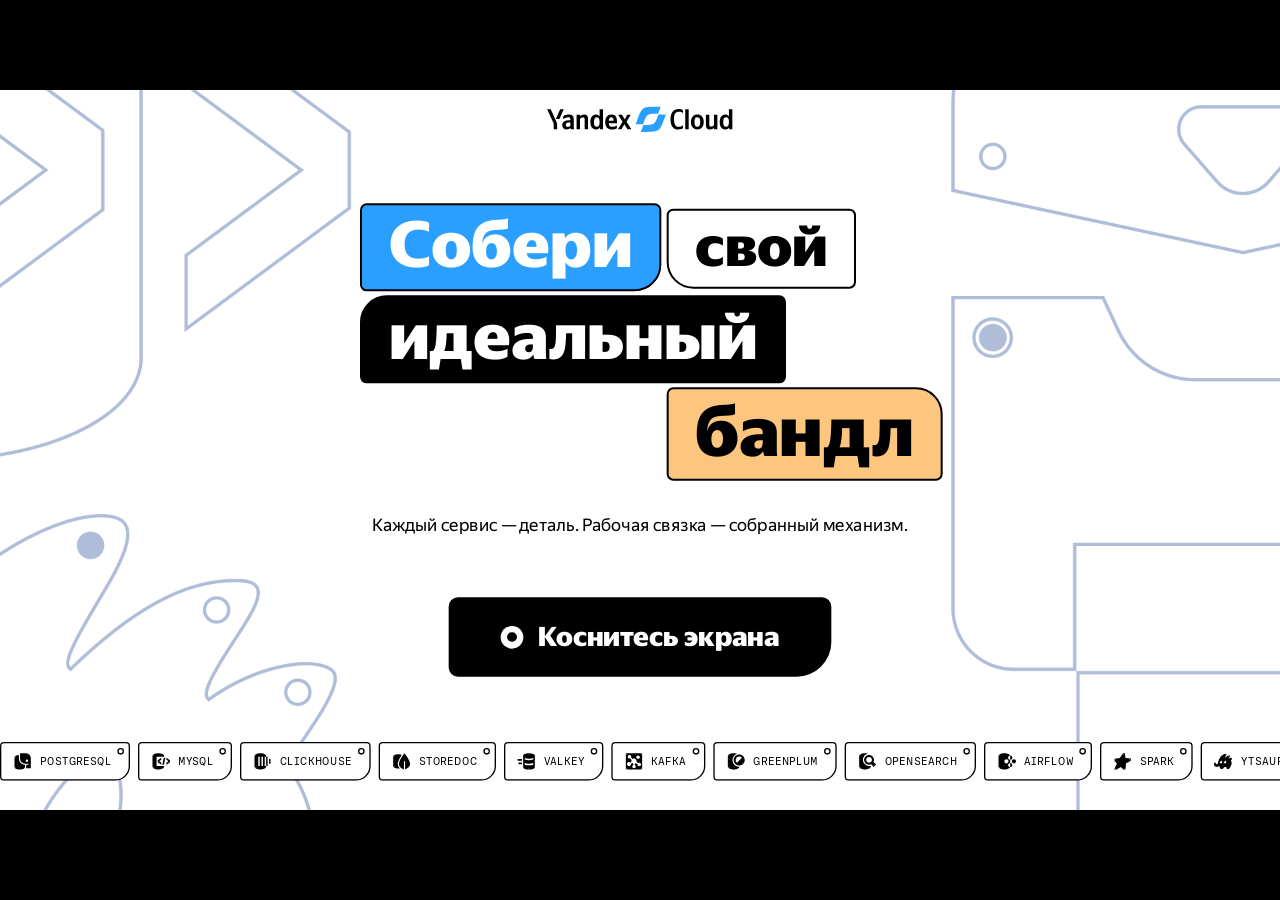
==== index.html @ 568cf878 "Бриф без замороженных решений + убраны бейджи с карточек режимов - DESIGN-BRIEF.md переписан: раздел" ====
<!DOCTYPE html>
<html lang="ru">
<head>
<meta charset="UTF-8">
<meta name="viewport" content="width=device-width, initial-scale=1, user-scalable=no">
<title>Собери свой идеальный бандл — Yandex Cloud / Scale 2026</title>
<link rel="stylesheet" href="style.css">
</head>
<body>
<div id="stage">

  <!-- ЭКРАН 1: ATTRACT (синий, «ИТ-ландшафт») -->
  <section class="screen active" id="s-attract">
    <div class="topbar">
      <img class="logo" src="assets/logo/logo_full-colour_black.svg" alt="Yandex Cloud">
    </div>
    <div id="attract-inner">
      <div id="word-rig" class="cut"></div>
      <p class="sub cut d1">Каждый сервис — деталь. Рабочая связка — собранный механизм.</p>
    </div>
    <div id="tap-cta" class="cut d2"><span class="term"></span>Коснитесь экрана</div>
    <div id="tag-strip"><div class="row"></div></div>
  </section>

  <!-- ЭКРАН 2: ВЫБОР РЕЖИМА -->
  <section class="screen inner" id="s-mode">
    <div class="grid-bg"></div>
    <div class="topbar">
      <img class="logo" src="assets/logo/logo_full-colour_black.svg" alt="Yandex Cloud">
    </div>
    <h2 class="cut">Как будем собирать <span class="hl">бандл</span>?</h2>
    <div id="mode-cards" class="cut d1">
      <div class="detail primary" data-mode="build">
        <span class="screw s1"></span><span class="screw s2"></span>
        <div class="m-num">Режим 01</div>
        <h3>Собрать<br>самому</h3>
        <p>Ставь детали в слоты и собери связку с нуля.</p>
        <div class="m-art" data-art="parts"></div>
      </div>
      <div class="detail" data-mode="ready">
        <div class="coin-badge"><span class="coin"></span>монета за конкурс</div>
        <span class="screw s1"></span><span class="screw s2"></span>
        <div class="m-num">Режим 02</div>
        <h3>Выбрать<br>готовый бандл</h3>
        <p>Три собранных механизма — выбери тот, что решает задачу.</p>
        <div class="m-art" data-art="rig"></div>
      </div>
    </div>
  </section>

  <!-- ЭКРАН 3: ВЫБОР ЗАДАЧИ (общий для обеих веток) -->
  <section class="screen inner" id="s-tasks">
    <div class="grid-bg"></div>
    <div class="topbar">
      <img class="logo" src="assets/logo/logo_full-colour_black.svg" alt="Yandex Cloud">
    </div>
    <h2 class="cut">Выбери <span class="hl">бизнес-задачу</span></h2>
    <p class="hint cut d1" id="tasks-hint"></p>
    <div id="task-grid" class="cut d1"></div>
    <div id="task-actions" class="cut d2">
      <button class="btn secondary" id="task-random">Случайная задача</button>
    </div>
    <button class="btn secondary btn-back" data-go="s-mode">Назад</button>
  </section>

  <!-- ЭКРАН 4A: СБОРКА -->
  <section class="screen inner" id="s-build">
    <div class="grid-bg"></div>
    <div class="topbar">
      <img class="logo" src="assets/logo/logo_full-colour_black.svg" alt="Yandex Cloud">
      <div class="top-right"></div>
    </div>
    <div class="task-strip cut">
      <div class="ts-type"></div>
      <div class="ts-name"></div>
      <p class="ts-desc"></p>
    </div>
    <div id="chain" class="cut d1"></div>
    <div id="palette" class="cut d2"></div>
    <div id="build-actions" class="cut d3">
      <button class="btn secondary" id="clear-btn">Очистить</button>
      <button class="btn" id="check-btn" disabled>Проверить</button>
    </div>
    <button class="btn secondary btn-back" data-go="s-tasks">Назад</button>
  </section>

  <!-- ЭКРАН 4B: ГОТОВЫЕ БАНДЛЫ -->
  <section class="screen inner" id="s-ready">
    <div class="grid-bg"></div>
    <div class="topbar">
      <img class="logo" src="assets/logo/logo_full-colour_black.svg" alt="Yandex Cloud">
      <div class="top-right"></div>
    </div>
    <div class="task-strip cut">
      <div class="ts-type"></div>
      <div class="ts-name"></div>
      <p class="ts-desc"></p>
    </div>
    <div id="bundle-list" class="cut d1"></div>
    <div id="ready-actions" class="cut d2">
      <button class="btn" id="confirm-btn" disabled>Подтвердить выбор</button>
    </div>
    <button class="btn secondary btn-back" data-go="s-tasks">Назад</button>
  </section>

  <!-- ЭКРАН 5: РЕЗУЛЬТАТ -->
  <section class="screen inner" id="s-result">
    <div class="grid-bg"></div>
    <div class="topbar">
      <img class="logo" src="assets/logo/logo_full-colour_black.svg" alt="Yandex Cloud">
    </div>
    <div id="result-title" class="cut"></div>
    <p id="result-sub" class="cut d1"></p>
    <div id="result-chain" class="cut d2"></div>
    <div id="result-coin"></div>
    <div id="result-actions" class="cut d3"></div>
  </section>

  <!-- таймер (переезжает в шапку активного игрового экрана) -->
  <div id="timer"><span class="t-num">01:00</span>
    <span class="t-rail"><span></span></span>
  </div>

  <!-- вердикт-панель (ошибка сборки: «Исправить») -->
  <div id="verdict-bar">
    <div class="vb-title"></div>
    <p class="vb-sub"></p>
    <div class="vb-ref"><div class="lbl">Правильная связка</div><div class="row"></div></div>
    <div class="vb-actions"></div>
  </div>

  <!-- призрак перетаскивания -->
  <div id="drag-ghost"></div>

</div>
<script src="app.js"></script>
</body>
</html>
---- style.css ----
/* ============================================================
   «Собери свой идеальный бандл» — Yandex Cloud / Scale 2026
   Палитра и правила — по CLAUDE.md (брендбук).
   Флэт: без градиентов, теней, glow, blur, полупрозрачностей.

   МОУШН: по прямому указанию заказчика анимации ПЛАВНЫЕ.
   Дискретные steps() из раздела 7.1 брендбука («лоу-фпс») сняты —
   на 55" они читались как лаг. Морфинга и match cut нет.
   ============================================================ */
:root{
  --blue:  #2A9FFF;
  --black: #000000;
  --white: #FFFFFF;
  --beige: #FCC67F;
  /* расширенная — только мелкие детали: винты, провода, шашки */
  --grey:   #B0BDD9;
  --grey-l: #E7EBF4;
  --pink:   #FFB3ED;
  --violet: #B43ACE;
  --green:  #A5F898;
  --lamp: #BFFF00; /* лампа включённости — единственное применение */

  --f-display: 'YS Display', Arial, sans-serif;
  --f-text: 'YS Text', Arial, sans-serif;
  --f-mono: 'CoFo Sans Semi-Mono', 'Courier New', monospace;

  /* плавность: один ease на весь проект */
  --e: cubic-bezier(.22,.61,.36,1);
}

@font-face{
  font-family:'YS Display';
  src:url('fonts/ys-display-black.woff2') format('woff2');
  font-weight:900; font-style:normal; font-display:block;
}
@font-face{
  font-family:'YS Text';
  src:url('fonts/ys-text-regular.woff2') format('woff2');
  font-weight:400; font-style:normal; font-display:block;
}
@font-face{
  font-family:'CoFo Sans Semi-Mono';
  src:url('fonts/cofo-sans-semi-mono-regular.woff2') format('woff2');
  font-weight:400; font-style:normal; font-display:block;
}

*{margin:0;padding:0;box-sizing:border-box;-webkit-tap-highlight-color:transparent;}
html,body{height:100%;overflow:hidden;}
body{
  background:var(--black);
  overflow:hidden;
  user-select:none;-webkit-user-select:none;
  font-family:var(--f-text);
  color:var(--black);
}
body.kiosk, body.kiosk *{cursor:none !important;}

/* мелкая маркировка на графике: CoFo, спокойный трекинг */
.mono{font-family:var(--f-mono);text-transform:uppercase;letter-spacing:.03em;}

/* ============================================================
   СЦЕНА 1920×1080 (4K-стойка = ×2)
   ============================================================ */
#stage{
  position:absolute;top:0;left:0;
  width:1920px;height:1080px;
  transform-origin:0 0;
  background:var(--white);
  overflow:hidden;
}
.screen{position:absolute;inset:0;display:none;flex-direction:column;}
.screen.active{display:flex;}

/* появление: плавный выезд, без fade и без степов */
@keyframes riseIn{
  from{transform:translateY(18px);}
  to{transform:translateY(0);}
}
.cut{animation:riseIn .34s var(--e) both;}
.cut.d1{animation-delay:.05s;}
.cut.d2{animation-delay:.1s;}
.cut.d3{animation-delay:.15s;}

/* ============================================================
   ШАПКА
   ============================================================ */
.topbar{
  position:absolute;top:0;left:0;right:0;height:88px;z-index:20;
  display:flex;align-items:center;justify-content:space-between;
  padding:0 56px;pointer-events:none;
}
.topbar .logo{height:40px;display:block;}
.topbar .top-right{display:flex;align-items:center;gap:20px;}

/* таймер: цифры + непрерывная шкала-«рейка» с отверстиями */
#timer{display:none;align-items:center;gap:14px;}
#timer.show{display:flex;}
#timer .t-num{
  font-family:var(--f-mono);font-size:22px;letter-spacing:.02em;
  font-variant-numeric:tabular-nums;min-width:70px;text-align:right;
}
#timer .t-rail{
  position:relative;width:150px;height:8px;border-radius:4px;
  background:var(--grey-l);overflow:hidden;
}
#timer .t-rail span{
  position:absolute;inset:0;right:auto;border-radius:4px;
  background:var(--black);
  transition:width 1s linear;
}
#timer.low .t-rail span{background:var(--violet);}

/* ============================================================
   КНОПКИ — детали конструктора: срез одного угла + винт
   ============================================================ */
.btn{
  position:relative;
  font-family:var(--f-display);font-weight:900;font-size:24px;
  min-height:84px;padding:0 42px;
  border:3px solid var(--black);border-radius:10px 10px 32px 10px;
  background:var(--black);color:var(--white);
  display:inline-flex;align-items:center;justify-content:center;gap:.5em;
  cursor:pointer;touch-action:manipulation;
  transition:transform .16s var(--e), background .16s var(--e);
}
.btn.secondary{background:var(--white);color:var(--black);}
/* disabled без полупрозрачности. TODO: согласовать с брендом */
.btn:disabled{pointer-events:none;background:var(--grey-l);border-color:var(--grey);color:var(--grey);}
.btn:active{transform:scale(.975);}

.btn-back{
  position:absolute;left:56px;bottom:44px;z-index:22;
  min-height:56px;font-size:16px;padding:0 24px;
  border-width:2px;border-radius:6px 6px 18px 6px;
}

/* ============================================================
   ТЕРМИНАЛ-КРЕПЛЕНИЕ (из конструктора: круг + точка)
   ============================================================ */
.term{
  position:relative;border-radius:50%;background:var(--black);
  width:26px;height:26px;flex:none;
}
.term::after{
  content:'';position:absolute;top:50%;left:50%;transform:translate(-50%,-50%);
  width:44%;height:44%;border-radius:50%;background:var(--blue);
}
.term.sm{width:18px;height:18px;}
.term.lg{width:34px;height:34px;}

/* ============================================================
   ЧЕРТЁЖНАЯ СЕТКА — фирменная подложка (брендбук, раздел «Соединение»)
   ============================================================ */
/* z-index:-1 — подложка всегда ниже любого контента экрана.
   Фон белый задан на #stage, у .inner фона нет, иначе подложка скрылась бы. */
.grid-bg{
  position:absolute;inset:0;z-index:-1;pointer-events:none;
  background-image:radial-gradient(var(--grey-l) 1.5px, transparent 1.5px);
  background-size:40px 40px;
}
body.attract-blue #s-attract .grid-bg{
  background-image:radial-gradient(rgba(255,255,255,.28) 1.5px, transparent 1.5px);
}

/* ============================================================
   ЭКРАН 1: ATTRACT — паттерн прошлого года по краям, контент по центру
   ============================================================ */
#s-attract{
  background:var(--white) url('assets/pattern/pattern-main.png') center/cover no-repeat;
  cursor:pointer;
}
body.attract-blue #s-attract{background:var(--blue);} /* на синем паттерн не используется */
#s-attract .topbar{justify-content:center;} /* логотип по центру, как в прошлом году */

#attract-inner{
  position:absolute;left:50%;top:170px;transform:translateX(-50%);
  width:1180px;z-index:3;
}
/* заголовок: слова-плиты, соединённые капсулами-креплениями
   (розовая капсула с двумя точками — приём из брендбука, STEP-стыки) */
#word-rig{position:relative;height:424px;}
#word-rig .wp{
  position:absolute;display:flex;align-items:center;
  font-family:var(--f-display);font-weight:900;
  border:3px solid var(--black);
  padding:12px 40px 18px;
}
#word-rig .wp span{display:block;line-height:1;}
#word-rig .wp.blue{background:var(--blue);color:var(--white);border-radius:10px 10px 40px 10px;}
#word-rig .wp.black{background:var(--black);color:var(--white);border-radius:40px 10px 10px 10px;}
#word-rig .wp.beige{background:var(--beige);color:var(--black);border-radius:10px 40px 10px 10px;}
#word-rig .wp.plain{background:var(--white);color:var(--black);border-radius:10px 10px 10px 40px;}
body.attract-blue #attract-inner{color:var(--white);}
body.attract-blue #word-rig .wp.plain{background:var(--white);}

#attract-inner .sub{
  font-size:26px;line-height:1.4;max-width:820px;margin:40px auto 0;text-align:center;
}
body.attract-blue #attract-inner .sub{color:var(--white);}

/* тач-CTA: крупная деталь строго по центру (без transform-конфликтов) */
#tap-cta{
  position:absolute;left:0;right:0;bottom:200px;margin:0 auto;
  width:fit-content;z-index:3;
  display:flex;align-items:center;gap:22px;
  font-family:var(--f-display);font-weight:900;font-size:40px;
  background:var(--black);color:var(--white);
  padding:36px 78px;border-radius:14px 14px 52px 14px;
}
#tap-cta .term{background:var(--white);width:34px;height:34px;}
#tap-cta .term::after{background:var(--black);animation:blink 1.6s var(--e) infinite;}
@keyframes blink{0%,100%{transform:translate(-50%,-50%) scale(1);}50%{transform:translate(-50%,-50%) scale(.35);}}

/* лента тегов: плитки-детали со срезом угла */
#tag-strip{position:absolute;left:0;right:0;bottom:44px;z-index:3;overflow:hidden;}
#tag-strip .row{display:flex;gap:12px;width:max-content;animation:marq 60s linear infinite;}
@keyframes marq{from{transform:translateX(0);}to{transform:translateX(-50%);}}
.tag-chip{
  position:relative;display:flex;align-items:center;gap:12px;flex:none;
  background:var(--white);border:2px solid var(--black);
  border-radius:6px 6px 22px 6px;
  padding:13px 26px 13px 18px;
  font-family:var(--f-mono);font-size:17px;letter-spacing:.03em;text-transform:uppercase;
  color:var(--black);white-space:nowrap;
}
.tag-chip::after{
  content:'';position:absolute;top:7px;right:7px;width:6px;height:6px;
  border-radius:50%;border:2px solid var(--black);
}
.tag-chip img{width:28px;height:28px;display:block;}

/* ============================================================
   ВНУТРЕННИЕ ЭКРАНЫ
   ============================================================ */
.inner{padding:120px 64px 36px;align-items:center;}
.inner h2{
  font-family:var(--f-display);font-weight:900;
  font-size:54px;line-height:1.02;text-align:center;
}
/* выделенное слово — на плашке-детали, как в заголовке attract */
.inner h2 .hl{
  display:inline-block;background:var(--blue);color:var(--white);
  border:3px solid var(--black);border-radius:8px 8px 26px 8px;
  padding:2px 20px 6px;margin:0 4px;
  position:relative;top:-2px;
}
.inner .hint{font-size:21px;text-align:center;margin-top:14px;}

/* карточка-деталь: срез угла, винты, кромка с отверстиями */
.detail{
  position:relative;background:var(--white);
  border:3px solid var(--black);border-radius:12px 12px 44px 12px;
  text-align:left;cursor:pointer;touch-action:manipulation;
  transition:transform .16s var(--e), background .16s var(--e);
}
.detail:active{transform:scale(.985);}
.detail .screw{
  position:absolute;width:13px;height:13px;border-radius:50%;
  border:3px solid var(--black);background:var(--white);
}
.detail .screw.s1{top:13px;left:13px;}
.detail .screw.s2{top:13px;right:13px;}
.detail .screw.s3{bottom:13px;left:13px;}
.detail h3{font-family:var(--f-display);font-weight:900;line-height:1.05;}
.detail .tag{
  display:inline-block;font-family:var(--f-mono);text-transform:uppercase;letter-spacing:.03em;
  border:2px solid var(--black);border-radius:999px;
}
.detail.primary{background:var(--blue);}
.detail.primary .screw{border-color:var(--white);background:transparent;}
.detail.primary h3,.detail.primary p{color:var(--white);}
.detail.primary .tag{border-color:var(--white);color:var(--white);}

/* ЭКРАН 2: режим */
#s-mode{justify-content:center;padding-top:96px;}
#mode-cards{display:flex;gap:44px;justify-content:center;margin-top:64px;}
#mode-cards .detail{
  width:620px;min-height:460px;padding:46px;
  display:flex;flex-direction:column;overflow:hidden;
  border-radius:14px 14px 72px 14px;
}
#mode-cards .detail h3{font-size:46px;margin-bottom:18px;max-width:400px;}
#mode-cards .detail p{font-size:21px;line-height:1.4;max-width:400px;}
/* маркировка-номер режима капсом, как на детали */
#mode-cards .m-num{
  font-family:var(--f-mono);font-size:15px;letter-spacing:.06em;
  margin-bottom:22px;
}
/* графика режима: деталь/собранный узел, выходит за кромку карточки */
#mode-cards .m-art{position:absolute;right:40px;bottom:40px;width:250px;height:240px;}
#mode-cards .m-art img{position:absolute;display:block;}
#mode-cards .m-art svg{position:absolute;inset:0;width:100%;height:100%;overflow:visible;}
#mode-cards .m-art svg path{fill:none;stroke:var(--black);stroke-width:4;}
#mode-cards .detail.primary .m-art svg path{stroke:var(--white);}
#mode-cards .m-art .term{position:absolute;}
#mode-cards .detail.primary .m-art .term{background:var(--white);}
#mode-cards .detail.primary .m-art .term::after{background:var(--blue);}
#mode-cards .coin-badge{
  position:absolute;top:24px;right:24px;
  display:flex;align-items:center;gap:10px;
  background:var(--beige);border:3px solid var(--black);border-radius:999px;
  padding:7px 17px;
  font-family:var(--f-mono);font-size:13px;letter-spacing:.03em;text-transform:uppercase;
}
.coin{
  width:22px;height:22px;border-radius:50%;
  background:var(--beige);border:3px solid var(--black);position:relative;flex:none;
}
.coin::after{
  content:'';position:absolute;top:50%;left:50%;transform:translate(-50%,-50%);
  width:6px;height:6px;border-radius:50%;background:var(--black);
}

/* ЭКРАН 3: задачи — карточки с тематическими деталями, ряды лесенкой */
#task-grid{display:grid;gap:16px;margin-top:32px;width:100%;}
#task-grid.cols5{grid-template-columns:repeat(5,1fr);max-width:1720px;}
#task-grid.cols3{grid-template-columns:repeat(3,1fr);max-width:1380px;}
#task-grid .detail{
  border-radius:12px 12px 40px 12px;padding:22px 20px 20px;min-height:264px;
  display:flex;flex-direction:column;
}
#task-grid .detail .screw{width:10px;height:10px;border-width:2px;top:11px;}
#task-grid .detail .screw.s1{left:11px;}
#task-grid .detail .screw.s2{right:11px;}
#task-grid .t-ico{height:78px;margin:4px 0 14px;display:flex;align-items:center;}
#task-grid .t-ico img{height:78px;display:block;}
#task-grid.cols3 .t-ico{height:104px;}
#task-grid.cols3 .t-ico img{height:104px;}
#task-grid .t-type{
  font-family:var(--f-mono);font-size:13px;letter-spacing:.04em;text-transform:uppercase;
  color:var(--blue);margin-bottom:10px;
}
#task-grid.cols3 .t-type{font-size:14px;}
#task-grid h3{font-size:22px;line-height:1.1;margin-bottom:8px;}
#task-grid.cols3 h3{font-size:27px;}
#task-grid p{
  font-size:15px;line-height:1.35;
  display:-webkit-box;-webkit-line-clamp:2;-webkit-box-orient:vertical;overflow:hidden;
}
#task-grid.cols3 p{font-size:17px;}
#task-actions{display:flex;justify-content:center;margin-top:30px;}
#task-actions .btn{min-height:72px;font-size:20px;}

/* ============================================================
   ЭКРАН 4A: СБОРКА — цепочка-механизм
   ============================================================ */
#s-build{padding-top:98px;}
.task-strip{text-align:center;padding:0 240px;}
.task-strip .ts-type{
  font-family:var(--f-mono);font-size:15px;letter-spacing:.05em;text-transform:uppercase;
  color:var(--blue);margin-bottom:8px;
}
.task-strip .ts-name{font-family:var(--f-display);font-weight:900;font-size:34px;line-height:1.05;}
.task-strip .ts-desc{font-size:18px;line-height:1.4;max-width:1000px;margin:10px auto 0;}

#chain{
  position:relative;display:flex;align-items:center;justify-content:center;
  margin-top:38px;height:210px;flex:none;
}
/* слот = посадочное место детали: пунктир + винты по углам */
/* слот = посадочное место детали: форма детали со срезом угла */
.slot{
  position:relative;width:224px;height:152px;flex:none;
  border:3px dashed var(--black);border-radius:8px 8px 30px 8px;background:var(--white);
  transition:background .16s var(--e);
}
/* кромка крепёжных отверстий слота */
.slot .holes{position:absolute;right:11px;top:50%;transform:translateY(-50%);
  display:flex;flex-direction:column;gap:8px;}
.slot .holes i{width:6px;height:6px;border-radius:50%;border:2px solid var(--black);}
.slot.filled .holes{display:none;}
.slot .screw{
  position:absolute;width:9px;height:9px;border-radius:50%;
  border:2px solid var(--black);background:var(--white);
}
.slot .screw.c1{top:9px;left:9px;}
.slot .screw.c2{top:9px;right:9px;}
.slot .screw.c3{bottom:9px;left:9px;}
.slot .screw.c4{bottom:9px;right:9px;}
.slot .role{
  position:absolute;top:100%;margin-top:16px;left:-24px;right:-24px;text-align:center;
  font-family:var(--f-mono);font-size:14px;letter-spacing:.05em;text-transform:uppercase;
}
.slot.filled{border-style:solid;}
.slot.hover-ok{background:var(--grey-l);}
/* ошибка: чёрная мигающая обводка + розовый статус (красного в палитре нет) */
.slot.bad{animation:badBlink 1.4s var(--e) 2;}
@keyframes badBlink{0%,100%{border-color:var(--black);}50%{border-color:var(--pink);}}
.slot.bad .chip{background:var(--pink);color:var(--black);}
.slot.bad .chip .pin{background:var(--black);}

/* деталь в слоте: плита с иконкой сервиса и кромкой отверстий */
.chip{
  position:absolute;inset:9px;border:3px solid transparent;
  background:var(--blue);color:var(--white);
  border-radius:8px 8px 26px 8px;
  display:flex;flex-direction:column;align-items:center;justify-content:center;gap:9px;
  font-family:var(--f-mono);font-size:17px;letter-spacing:.03em;text-transform:uppercase;
  text-align:center;line-height:1.15;padding:8px 30px 8px 8px;
  cursor:pointer;
  animation:snapIn .2s var(--e) both; /* плавная стыковка */
}
@keyframes snapIn{from{transform:scale(1.045);}to{transform:scale(1);}}
.chip .pin{position:absolute;top:8px;left:8px;width:7px;height:7px;border-radius:50%;background:var(--white);}
/* кромка отверстий справа — как на деталях конструктора */
.chip .edge{position:absolute;right:9px;top:50%;transform:translateY(-50%);display:flex;flex-direction:column;gap:7px;}
.chip .edge i{width:6px;height:6px;border-radius:50%;background:var(--white);}
.chip img{width:42px;height:42px;display:block;}
.chip .chip-ico{background:var(--white);border-radius:7px;padding:5px;display:none;}
.has-icon .chip-ico{display:block;}

/* связь = провод с терминалами на обоих концах */
.link{position:relative;width:74px;height:26px;flex:none;display:flex;align-items:center;}
.link .wire{position:absolute;left:13px;right:13px;height:4px;background:var(--black);}
.link .term{position:absolute;}
.link .term:first-of-type{left:0;}
.link .term:last-of-type{right:0;}

/* лампа включённости */
.lamp{
  position:relative;width:72px;height:72px;flex:none;border-radius:50%;
  border:5px solid var(--black);background:var(--white);
  transition:background .2s var(--e);
}
.lamp::after{
  content:'';position:absolute;top:50%;left:50%;transform:translate(-50%,-50%);
  width:22px;height:22px;border-radius:50%;background:var(--black);
  transition:background .2s var(--e);
}
.lamp.on{background:var(--lamp);}

/* схема заработала: сигнальный лайм проходит по всей цепочке —
   провода, терминалы и обводка деталей загораются вместе с лампой.
   Согласовано с заказчиком: лайм остаётся только состоянием успеха. */
.live .link .wire{background:var(--lamp);}
.live .link .term{background:var(--lamp);}
.live .link .term::after{background:var(--black);}
.live .slot.filled{border-color:var(--lamp);}
.live .chip{border:3px solid var(--lamp);}
.live .lamp{border-color:var(--lamp);}

/* бегущий импульс сигнала */
#pulse{
  position:absolute;width:16px;height:16px;border-radius:50%;
  background:var(--black);display:none;z-index:3;
}

/* палитра деталей */
#palette{display:flex;flex-wrap:wrap;gap:12px;justify-content:center;max-width:1520px;margin:46px auto 0;}
.tile{
  position:relative;min-width:168px;height:88px;padding:0 20px;
  border:2px solid var(--black);border-radius:8px 8px 24px 8px;background:var(--white);
  display:flex;align-items:center;justify-content:center;gap:11px;
  font-family:var(--f-mono);font-size:17px;letter-spacing:.03em;text-transform:uppercase;
  cursor:grab;touch-action:none;
  transition:transform .14s var(--e), border-color .14s var(--e), color .14s var(--e);
}
.tile .pin{position:absolute;top:7px;left:7px;width:7px;height:7px;border-radius:50%;border:2px solid var(--black);}
.tile img{width:38px;height:38px;display:none;}
.tile.has-icon img{display:block;}
.tile.used{pointer-events:none;border-color:var(--grey);color:var(--grey);}
.tile.used .pin{border-color:var(--grey);}
.tile.used img{visibility:hidden;}
.tile.dragging{border-style:dashed;}
.tile:active{transform:scale(.975);}

#drag-ghost{
  position:absolute;z-index:60;display:none;pointer-events:none;
  height:88px;padding:0 20px;
  border:2px solid var(--black);border-radius:8px 8px 24px 8px;background:var(--beige);
  align-items:center;justify-content:center;gap:11px;
  font-family:var(--f-mono);font-size:17px;letter-spacing:.03em;text-transform:uppercase;
}
#drag-ghost img{width:38px;height:38px;}

/* кнопки идут сразу за палитрой — без провала до низа экрана */
#build-actions{display:flex;justify-content:center;gap:22px;margin-top:54px;}

/* ============================================================
   ЭКРАН 4B: ГОТОВЫЕ БАНДЛЫ
   ============================================================ */
#s-ready{padding-top:98px;}
#bundle-list{display:flex;flex-direction:column;gap:16px;width:1160px;margin:30px auto 0;}
.bundle{
  position:relative;border:3px solid var(--black);border-radius:10px 10px 36px 10px;
  background:var(--white);padding:22px 34px 22px 98px;cursor:pointer;touch-action:manipulation;
  transition:transform .16s var(--e), background .16s var(--e);
}
.bundle:active{transform:scale(.99);}
.bundle .b-letter{
  position:absolute;left:26px;top:22px;width:44px;height:44px;
  display:flex;align-items:center;justify-content:center;
  font-family:var(--f-display);font-weight:900;font-size:22px;
  border:3px solid var(--black);border-radius:7px 7px 14px 7px;background:var(--white);
}
/* связка показана схемой: детали + провода с терминалами */
.b-chain{display:flex;align-items:center;gap:0;flex-wrap:wrap;}
.b-part{
  position:relative;display:flex;align-items:center;gap:10px;flex:none;
  background:var(--blue);color:var(--white);
  border:2px solid var(--black);border-radius:8px 8px 24px 8px;
  padding:12px 20px 12px 14px;
  font-family:var(--f-mono);font-size:17px;letter-spacing:.03em;text-transform:uppercase;
}
.b-part img{width:30px;height:30px;display:block;background:var(--white);border-radius:6px;padding:4px;}
.b-part .pin{position:absolute;top:6px;right:6px;width:6px;height:6px;border-radius:50%;background:var(--white);}
.b-jn{position:relative;width:40px;height:14px;flex:none;display:flex;align-items:center;justify-content:space-between;}
.b-jn::before{content:'';position:absolute;left:5px;right:5px;height:3px;background:var(--black);}
.b-jn i{position:relative;width:14px;height:14px;border-radius:50%;background:var(--black);}
.b-jn i::after{content:'';position:absolute;top:50%;left:50%;transform:translate(-50%,-50%);
  width:6px;height:6px;border-radius:50%;background:var(--blue);}
/* лампа-индикатор в конце связки */
.b-lamp{
  position:relative;width:34px;height:34px;flex:none;border-radius:50%;
  border:3px solid var(--black);background:var(--white);margin-left:2px;
}
.b-lamp::after{content:'';position:absolute;top:50%;left:50%;transform:translate(-50%,-50%);
  width:11px;height:11px;border-radius:50%;background:var(--black);}
.bundle p{font-size:17px;line-height:1.4;margin-top:9px;max-width:980px;}
.bundle.selected{background:var(--blue);}
.bundle.selected .b-letter{background:var(--white);}
.bundle.selected p{color:var(--white);}
.bundle.selected .b-part{background:var(--white);color:var(--black);}
.bundle.selected .b-part .pin{background:var(--black);}
.bundle.selected .b-jn::before{background:var(--white);}
.bundle.selected .b-jn i{background:var(--white);}
.bundle.selected .b-jn i::after{background:var(--blue);}
.bundle.selected .b-lamp{border-color:var(--white);background:var(--white);}
.bundle.selected .b-lamp::after{background:var(--blue);}
#ready-actions{display:flex;justify-content:center;margin-top:46px;}

/* ============================================================
   ВЕРДИКТ-ПАНЕЛЬ
   ============================================================ */
#verdict-bar{
  position:absolute;left:0;right:0;bottom:0;z-index:30;display:none;
  background:var(--white);border-top:5px solid var(--black);
  padding:32px 64px 36px;text-align:center;
}
#verdict-bar.show{display:block;animation:riseIn .3s var(--e) both;}
#verdict-bar .vb-title{font-family:var(--f-display);font-weight:900;font-size:54px;line-height:1.05;}
#verdict-bar .vb-sub{font-size:20px;margin-top:10px;}
#verdict-bar .vb-actions{display:flex;gap:20px;justify-content:center;margin-top:24px;}
/* эталонная связка в вердикте (как в прототипе заказчика) */
#verdict-bar .vb-ref{display:none;margin-top:20px;}
#verdict-bar .vb-ref.show{display:block;}
#verdict-bar .vb-ref .lbl{
  font-family:var(--f-mono);font-size:14px;letter-spacing:.05em;text-transform:uppercase;
  margin-bottom:14px;
}
#verdict-bar .vb-ref .row{display:flex;align-items:center;justify-content:center;}

/* пословное появление: слово выезжает из-под маски, без fade */
.words .w{display:inline-block;overflow:hidden;vertical-align:bottom;margin-right:.26em;}
.words .w i{display:inline-block;font-style:normal;transform:translateY(105%);
  transition:transform .38s var(--e);}
.words .w.on i{transform:translateY(0);}

/* ============================================================
   ЭКРАН 5: РЕЗУЛЬТАТ
   ============================================================ */
#s-result{padding-top:130px;align-items:center;text-align:center;}
#result-title{font-family:var(--f-display);font-weight:900;font-size:82px;line-height:1.05;}
#result-sub{font-size:22px;line-height:1.4;max-width:900px;margin:20px auto 0;}
#result-chain{display:flex;align-items:center;justify-content:center;margin-top:44px;min-height:160px;}
#result-coin{
  display:none;align-items:flex-start;gap:18px;margin:40px auto 0;
  width:fit-content;max-width:760px;
  background:var(--beige);border:3px solid var(--black);border-radius:10px 10px 30px 10px;
  padding:22px 34px;
}
#result-coin.show{display:flex;}
#result-coin .coin{width:28px;height:28px;border-width:3px;margin-top:3px;}
#result-coin .rc-txt{font-size:19px;text-align:left;line-height:1.4;max-width:600px;}
#result-coin .rc-txt b{
  font-family:var(--f-display);font-weight:900;font-size:21px;
  display:block;margin-bottom:4px;
}
#result-actions{display:flex;gap:22px;justify-content:center;margin-top:52px;}

@media (prefers-reduced-motion:reduce){
  #tag-strip .row,#tap-cta .term::after{animation:none;}
}
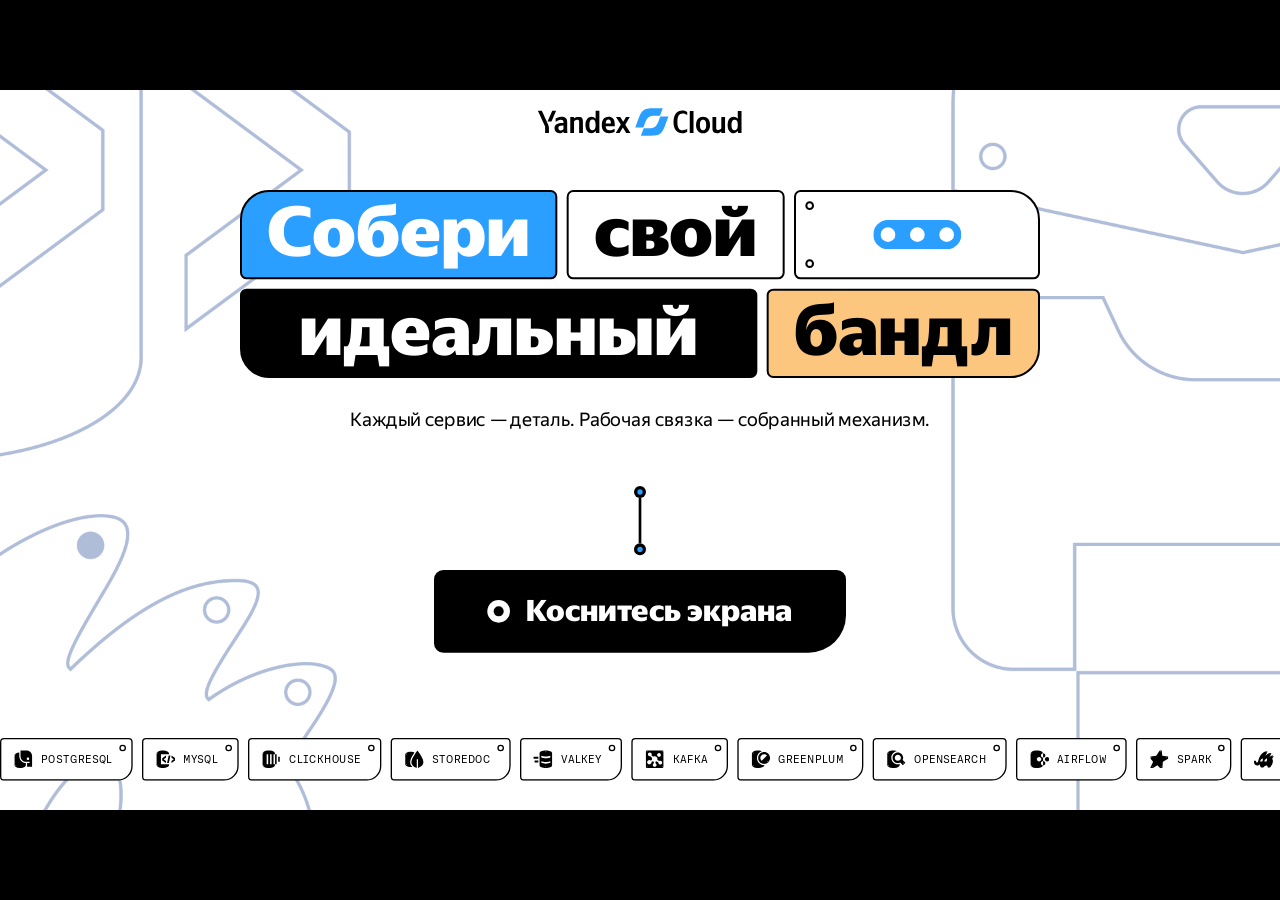
==== commit 3c5d4a49: "Полиш-версия применена + сигнал прорисовывает след + чистая структура репо ДИЗАЙН (принято из polish" ====
--- a/index.html
+++ b/index.html
@@ -18,6 +18,7 @@
       <div id="word-rig" class="cut"></div>
       <p class="sub cut d1">Каждый сервис — деталь. Рабочая связка — собранный механизм.</p>
     </div>
+    <div id="cta-wire" class="cut d2"><span class="term sm"></span><span class="w-line"></span><span class="term sm"></span></div>
     <div id="tap-cta" class="cut d2"><span class="term"></span>Коснитесь экрана</div>
     <div id="tag-strip"><div class="row"></div></div>
   </section>
@@ -32,7 +33,6 @@
     <div id="mode-cards" class="cut d1">
       <div class="detail primary" data-mode="build">
         <span class="screw s1"></span><span class="screw s2"></span>
-        <div class="m-num">Режим 01</div>
         <h3>Собрать<br>самому</h3>
         <p>Ставь детали в слоты и собери связку с нуля.</p>
         <div class="m-art" data-art="parts"></div>
@@ -40,7 +40,6 @@
       <div class="detail" data-mode="ready">
         <div class="coin-badge"><span class="coin"></span>монета за конкурс</div>
         <span class="screw s1"></span><span class="screw s2"></span>
-        <div class="m-num">Режим 02</div>
         <h3>Выбрать<br>готовый бандл</h3>
         <p>Три собранных механизма — выбери тот, что решает задачу.</p>
         <div class="m-art" data-art="rig"></div>
--- a/style.css
+++ b/style.css
@@ -6,6 +6,9 @@
    МОУШН: по прямому указанию заказчика анимации ПЛАВНЫЕ.
    Дискретные steps() из раздела 7.1 брендбука («лоу-фпс») сняты —
    на 55" они читались как лаг. Морфинга и match cut нет.
+
+   СЕТКА (полиш-проход): все вертикальные ритмы кратны 4,
+   поля экранов 64, шаг блоков 48/60, кромки деталей 3px.
    ============================================================ */
 :root{
   --blue:  #2A9FFF;
@@ -26,6 +29,10 @@
 
   /* плавность: один ease на весь проект */
   --e: cubic-bezier(.22,.61,.36,1);
+
+  /* поля и шаги сетки экрана 1920×1080 */
+  --pad: 64px;
+  --step: 60px;
 }
 
 @font-face{
@@ -84,27 +91,31 @@
 /* ============================================================
    ШАПКА
    ============================================================ */
+/* логотип по центру на всех экранах; таймер прижат к правому краю */
 .topbar{
-  position:absolute;top:0;left:0;right:0;height:88px;z-index:20;
-  display:flex;align-items:center;justify-content:space-between;
-  padding:0 56px;pointer-events:none;
-}
-.topbar .logo{height:40px;display:block;}
-.topbar .top-right{display:flex;align-items:center;gap:20px;}
+  position:absolute;top:0;left:0;right:0;height:96px;z-index:20;
+  display:flex;align-items:center;justify-content:center;
+  padding:0 var(--pad);pointer-events:none;
+}
+.topbar .logo{height:44px;display:block;}
+.topbar .top-right{
+  position:absolute;right:var(--pad);top:0;height:100%;
+  display:flex;align-items:center;gap:20px;
+}
 
 /* таймер: цифры + непрерывная шкала-«рейка» с отверстиями */
-#timer{display:none;align-items:center;gap:14px;}
+#timer{display:none;align-items:center;gap:16px;}
 #timer.show{display:flex;}
 #timer .t-num{
   font-family:var(--f-mono);font-size:22px;letter-spacing:.02em;
   font-variant-numeric:tabular-nums;min-width:70px;text-align:right;
 }
 #timer .t-rail{
-  position:relative;width:150px;height:8px;border-radius:4px;
+  position:relative;width:168px;height:10px;border-radius:5px;
   background:var(--grey-l);overflow:hidden;
 }
 #timer .t-rail span{
-  position:absolute;inset:0;right:auto;border-radius:4px;
+  position:absolute;inset:0;right:auto;border-radius:5px;
   background:var(--black);
   transition:width 1s linear;
 }
@@ -115,8 +126,8 @@
    ============================================================ */
 .btn{
   position:relative;
-  font-family:var(--f-display);font-weight:900;font-size:24px;
-  min-height:84px;padding:0 42px;
+  font-family:var(--f-display);font-weight:900;font-size:25px;
+  min-height:88px;padding:0 44px;
   border:3px solid var(--black);border-radius:10px 10px 32px 10px;
   background:var(--black);color:var(--white);
   display:inline-flex;align-items:center;justify-content:center;gap:.5em;
@@ -124,14 +135,19 @@
   transition:transform .16s var(--e), background .16s var(--e);
 }
 .btn.secondary{background:var(--white);color:var(--black);}
-/* disabled без полупрозрачности. TODO: согласовать с брендом */
-.btn:disabled{pointer-events:none;background:var(--grey-l);border-color:var(--grey);color:var(--grey);}
+/* disabled: «деталь ещё не вставлена» — пунктирная кромка вместо серого.
+   Без полупрозрачности и без серого текста. TODO: согласовать с брендом */
+.btn:disabled{
+  pointer-events:none;
+  background:var(--white);color:var(--black);
+  border-style:dashed;border-color:var(--black);
+}
 .btn:active{transform:scale(.975);}
 
 .btn-back{
-  position:absolute;left:56px;bottom:44px;z-index:22;
-  min-height:56px;font-size:16px;padding:0 24px;
-  border-width:2px;border-radius:6px 6px 18px 6px;
+  position:absolute;left:var(--pad);bottom:44px;z-index:22;
+  min-height:60px;font-size:17px;padding:0 26px;
+  border-width:2px;border-radius:6px 6px 20px 6px;
 }
 
 /* ============================================================
@@ -157,94 +173,134 @@
   position:absolute;inset:0;z-index:-1;pointer-events:none;
   background-image:radial-gradient(var(--grey-l) 1.5px, transparent 1.5px);
   background-size:40px 40px;
+  background-position:0 -8px; /* точки садятся на модуль 40 от кромки шапки */
 }
 body.attract-blue #s-attract .grid-bg{
   background-image:radial-gradient(rgba(255,255,255,.28) 1.5px, transparent 1.5px);
 }
 
 /* ============================================================
-   ЭКРАН 1: ATTRACT — паттерн прошлого года по краям, контент по центру
+   ЭКРАН 1: ATTRACT — паттерн по краям, узел заголовка по центру
    ============================================================ */
 #s-attract{
   background:var(--white) url('assets/pattern/pattern-main.png') center/cover no-repeat;
   cursor:pointer;
 }
 body.attract-blue #s-attract{background:var(--blue);} /* на синем паттерн не используется */
-#s-attract .topbar{justify-content:center;} /* логотип по центру, как в прошлом году */
+ /* логотип по центру, как в прошлом году */
 
 #attract-inner{
-  position:absolute;left:50%;top:170px;transform:translateX(-50%);
-  width:1180px;z-index:3;
-}
-/* заголовок: слова-плиты, соединённые капсулами-креплениями
-   (розовая капсула с двумя точками — приём из брендбука, STEP-стыки) */
-#word-rig{position:relative;height:424px;}
+  position:absolute;left:0;right:0;top:150px;margin:0 auto;
+  width:1200px;z-index:3;
+}
+/* ЗАГОЛОВОК-УЗЕЛ: слова-плиты собраны в один прямоугольный блок.
+   Ряды — flex, поэтому кромки плит всегда флэш друг к другу,
+   независимо от метрик шрифта. Незанятая ячейка ряда закрыта
+   деталью-заглушкой (капсула-коннектор) — блок читается собранным. */
+#word-rig{display:flex;flex-direction:column;gap:14px;}
+#word-rig .wrow{display:flex;gap:14px;align-items:stretch;}
 #word-rig .wp{
-  position:absolute;display:flex;align-items:center;
+  display:flex;align-items:center;flex:none;
   font-family:var(--f-display);font-weight:900;
   border:3px solid var(--black);
-  padding:12px 40px 18px;
+  padding:8px 38px 16px;
 }
 #word-rig .wp span{display:block;line-height:1;}
-#word-rig .wp.blue{background:var(--blue);color:var(--white);border-radius:10px 10px 40px 10px;}
-#word-rig .wp.black{background:var(--black);color:var(--white);border-radius:40px 10px 10px 10px;}
-#word-rig .wp.beige{background:var(--beige);color:var(--black);border-radius:10px 40px 10px 10px;}
-#word-rig .wp.plain{background:var(--white);color:var(--black);border-radius:10px 10px 10px 40px;}
+#word-rig .wp.grow{flex:1 1 auto;justify-content:center;}
+#word-rig .wp,#word-rig .wcap{border-radius:10px;}
+/* срезы углов — только по внешнему контуру узла, внутренние стыки прямые */
+#word-rig .wrow:first-child>*:first-child{border-radius:44px 10px 10px 10px;}
+#word-rig .wrow:first-child>*:last-child{border-radius:10px 44px 10px 10px;}
+#word-rig .wrow:last-child>*:first-child{border-radius:10px 10px 10px 44px;}
+#word-rig .wrow:last-child>*:last-child{border-radius:10px 10px 44px 10px;}
+#word-rig .wp.blue{background:var(--blue);color:var(--white);}
+#word-rig .wp.black{background:var(--black);color:var(--white);}
+#word-rig .wp.beige{background:var(--beige);color:var(--black);}
+#word-rig .wp.plain{background:var(--white);color:var(--black);}
+/* ячейка-деталь: белая плита с капсулой-коннектором внутри */
+#word-rig .wcap{
+  flex:1 1 auto;position:relative;
+  background:var(--white);border:3px solid var(--black);
+  display:flex;align-items:center;justify-content:center;
+}
+#word-rig .wcap img{width:132px;display:block;}
+#word-rig .wcap .screw{
+  position:absolute;width:13px;height:13px;border-radius:50%;
+  border:3px solid var(--black);background:var(--white);
+}
+#word-rig .wcap .screw.s1{left:14px;top:14px;}
+#word-rig .wcap .screw.s3{left:14px;bottom:14px;}
 body.attract-blue #attract-inner{color:var(--white);}
 body.attract-blue #word-rig .wp.plain{background:var(--white);}
 
 #attract-inner .sub{
-  font-size:26px;line-height:1.4;max-width:820px;margin:40px auto 0;text-align:center;
+  font-size:28px;line-height:1.35;max-width:1200px;margin:44px auto 0;text-align:center;
 }
 body.attract-blue #attract-inner .sub{color:var(--white);}
+
+/* провод от подписи к CTA — связка «заголовок → подпись → кнопка» */
+#cta-wire{
+  position:absolute;left:0;right:0;bottom:382px;margin:0 auto;
+  width:18px;height:104px;z-index:3;
+  display:flex;flex-direction:column;align-items:center;justify-content:space-between;
+}
+#cta-wire .w-line{width:4px;flex:1;background:var(--black);}
+body.attract-blue #cta-wire .w-line{background:var(--white);}
+body.attract-blue #cta-wire .term{background:var(--white);}
+body.attract-blue #cta-wire .term::after{background:var(--blue);}
 
 /* тач-CTA: крупная деталь строго по центру (без transform-конфликтов) */
 #tap-cta{
-  position:absolute;left:0;right:0;bottom:200px;margin:0 auto;
+  position:absolute;left:0;right:0;bottom:236px;margin:0 auto;
   width:fit-content;z-index:3;
-  display:flex;align-items:center;gap:22px;
-  font-family:var(--f-display);font-weight:900;font-size:40px;
+  display:flex;align-items:center;gap:24px;
+  font-family:var(--f-display);font-weight:900;font-size:44px;
   background:var(--black);color:var(--white);
-  padding:36px 78px;border-radius:14px 14px 52px 14px;
+  padding:36px 80px;border-radius:14px 14px 56px 14px;
 }
 #tap-cta .term{background:var(--white);width:34px;height:34px;}
 #tap-cta .term::after{background:var(--black);animation:blink 1.6s var(--e) infinite;}
 @keyframes blink{0%,100%{transform:translate(-50%,-50%) scale(1);}50%{transform:translate(-50%,-50%) scale(.35);}}
 
-/* лента тегов: плитки-детали со срезом угла */
-#tag-strip{position:absolute;left:0;right:0;bottom:44px;z-index:3;overflow:hidden;}
-#tag-strip .row{display:flex;gap:12px;width:max-content;animation:marq 60s linear infinite;}
+/* лента тегов лежит на прижимной планке — паттерн под неё не лезет */
+/* лента тегов лежит прямо на фоне, без прижимной планки */
+#tag-strip{
+  position:absolute;left:0;right:0;bottom:44px;z-index:3;
+  overflow:hidden;display:flex;align-items:center;
+}
+#tag-strip .row{display:flex;gap:14px;width:max-content;animation:marq 60s linear infinite;}
 @keyframes marq{from{transform:translateX(0);}to{transform:translateX(-50%);}}
 .tag-chip{
   position:relative;display:flex;align-items:center;gap:12px;flex:none;
+  height:64px;
   background:var(--white);border:2px solid var(--black);
   border-radius:6px 6px 22px 6px;
-  padding:13px 26px 13px 18px;
+  padding:0 28px 0 18px;
   font-family:var(--f-mono);font-size:17px;letter-spacing:.03em;text-transform:uppercase;
   color:var(--black);white-space:nowrap;
 }
 .tag-chip::after{
-  content:'';position:absolute;top:7px;right:7px;width:6px;height:6px;
+  content:'';position:absolute;top:8px;right:8px;width:6px;height:6px;
   border-radius:50%;border:2px solid var(--black);
 }
-.tag-chip img{width:28px;height:28px;display:block;}
+.tag-chip img{width:30px;height:30px;display:block;}
 
 /* ============================================================
    ВНУТРЕННИЕ ЭКРАНЫ
    ============================================================ */
-.inner{padding:120px 64px 36px;align-items:center;}
+.inner{padding:128px var(--pad) 44px;align-items:center;}
 .inner h2{
   font-family:var(--f-display);font-weight:900;
-  font-size:54px;line-height:1.02;text-align:center;
+  font-size:60px;line-height:1.0;text-align:center;
 }
 /* выделенное слово — на плашке-детали, как в заголовке attract */
 .inner h2 .hl{
   display:inline-block;background:var(--blue);color:var(--white);
-  border:3px solid var(--black);border-radius:8px 8px 26px 8px;
-  padding:2px 20px 6px;margin:0 4px;
+  border:3px solid var(--black);border-radius:8px 8px 28px 8px;
+  padding:2px 22px 8px;margin:0 2px;
   position:relative;top:-2px;
 }
-.inner .hint{font-size:21px;text-align:center;margin-top:14px;}
+.inner .hint{font-size:22px;line-height:1.35;text-align:center;margin-top:16px;}
 
 /* карточка-деталь: срез угла, винты, кромка с отверстиями */
 .detail{
@@ -258,9 +314,9 @@
   position:absolute;width:13px;height:13px;border-radius:50%;
   border:3px solid var(--black);background:var(--white);
 }
-.detail .screw.s1{top:13px;left:13px;}
-.detail .screw.s2{top:13px;right:13px;}
-.detail .screw.s3{bottom:13px;left:13px;}
+.detail .screw.s1{top:14px;left:14px;}
+.detail .screw.s2{top:14px;right:14px;}
+.detail .screw.s3{bottom:14px;left:14px;}
 .detail h3{font-family:var(--f-display);font-weight:900;line-height:1.05;}
 .detail .tag{
   display:inline-block;font-family:var(--f-mono);text-transform:uppercase;letter-spacing:.03em;
@@ -272,34 +328,36 @@
 .detail.primary .tag{border-color:var(--white);color:var(--white);}
 
 /* ЭКРАН 2: режим */
-#s-mode{justify-content:center;padding-top:96px;}
-#mode-cards{display:flex;gap:44px;justify-content:center;margin-top:64px;}
+#s-mode{justify-content:center;padding-top:112px;}
+#mode-cards{display:flex;gap:40px;justify-content:center;margin-top:72px;}
 #mode-cards .detail{
-  width:620px;min-height:460px;padding:46px;
+  width:640px;min-height:492px;padding:44px 48px 48px;
   display:flex;flex-direction:column;overflow:hidden;
-  border-radius:14px 14px 72px 14px;
-}
-#mode-cards .detail h3{font-size:46px;margin-bottom:18px;max-width:400px;}
-#mode-cards .detail p{font-size:21px;line-height:1.4;max-width:400px;}
+  border-radius:14px 14px 76px 14px;
+}
+#mode-cards .detail h3{font-size:48px;margin-bottom:20px;max-width:320px;}
+#mode-cards .detail p{font-size:22px;line-height:1.4;max-width:268px;}
 /* маркировка-номер режима капсом, как на детали */
 #mode-cards .m-num{
   font-family:var(--f-mono);font-size:15px;letter-spacing:.06em;
-  margin-bottom:22px;
-}
-/* графика режима: деталь/собранный узел, выходит за кромку карточки */
-#mode-cards .m-art{position:absolute;right:40px;bottom:40px;width:250px;height:240px;}
+  margin-bottom:26px;
+}
+/* графика режима: слева детали россыпью, справа собранный узел.
+   Обе композиции в одном габарите и на одной оптической оси. */
+/* иллюстрация крупная, стоит на нижней кромке карточки и выглядывает
+   за неё — карточка обрезает её по срезу угла (overflow:hidden) */
+#mode-cards .m-art{position:absolute;right:-8px;bottom:-58px;width:330px;height:326px;}
 #mode-cards .m-art img{position:absolute;display:block;}
-#mode-cards .m-art svg{position:absolute;inset:0;width:100%;height:100%;overflow:visible;}
-#mode-cards .m-art svg path{fill:none;stroke:var(--black);stroke-width:4;}
-#mode-cards .detail.primary .m-art svg path{stroke:var(--white);}
+#mode-cards .m-art .wire{position:absolute;background:var(--black);height:4px;}
+#mode-cards .detail.primary .m-art .wire{background:var(--white);}
 #mode-cards .m-art .term{position:absolute;}
 #mode-cards .detail.primary .m-art .term{background:var(--white);}
 #mode-cards .detail.primary .m-art .term::after{background:var(--blue);}
 #mode-cards .coin-badge{
-  position:absolute;top:24px;right:24px;
+  position:absolute;top:26px;right:26px;
   display:flex;align-items:center;gap:10px;
   background:var(--beige);border:3px solid var(--black);border-radius:999px;
-  padding:7px 17px;
+  padding:8px 18px;
   font-family:var(--f-mono);font-size:13px;letter-spacing:.03em;text-transform:uppercase;
 }
 .coin{
@@ -311,74 +369,84 @@
   width:6px;height:6px;border-radius:50%;background:var(--black);
 }
 
-/* ЭКРАН 3: задачи — карточки с тематическими деталями, ряды лесенкой */
-#task-grid{display:grid;gap:16px;margin-top:32px;width:100%;}
-#task-grid.cols5{grid-template-columns:repeat(5,1fr);max-width:1720px;}
-#task-grid.cols3{grid-template-columns:repeat(3,1fr);max-width:1380px;}
+/* ЭКРАН 3: задачи — тематическая деталь, тип, заголовок, описание.
+   Иконки в репо разной плотности и пропорций, поэтому у них общий
+   оптический габарит: одна высота бокса и ограничение по ширине. */
+#s-tasks{padding-top:104px;}
+#task-grid{display:grid;gap:18px;margin-top:28px;width:100%;}
+#task-grid.cols5{grid-template-columns:repeat(5,1fr);max-width:1740px;}
+#task-grid.cols3{grid-template-columns:repeat(3,1fr);max-width:1404px;}
 #task-grid .detail{
-  border-radius:12px 12px 40px 12px;padding:22px 20px 20px;min-height:264px;
+  border-radius:12px 12px 40px 12px;padding:24px 24px 24px;
   display:flex;flex-direction:column;
 }
-#task-grid .detail .screw{width:10px;height:10px;border-width:2px;top:11px;}
-#task-grid .detail .screw.s1{left:11px;}
-#task-grid .detail .screw.s2{right:11px;}
-#task-grid .t-ico{height:78px;margin:4px 0 14px;display:flex;align-items:center;}
-#task-grid .t-ico img{height:78px;display:block;}
-#task-grid.cols3 .t-ico{height:104px;}
-#task-grid.cols3 .t-ico img{height:104px;}
+#task-grid.cols5 .detail{min-height:284px;max-height:318px;}
+#task-grid.cols3 .detail{min-height:318px;max-height:358px;padding:26px 30px;}
+#task-grid .detail .screw{width:10px;height:10px;border-width:2px;top:12px;}
+#task-grid .detail .screw.s1{left:12px;}
+#task-grid .detail .screw.s2{right:12px;}
+#task-grid .t-ico{height:68px;margin:4px 0 14px;display:flex;align-items:flex-end;}
+#task-grid .t-ico img{max-height:68px;max-width:98px;width:auto;height:auto;display:block;}
+#task-grid.cols3 .t-ico{height:88px;margin:6px 0 18px;}
+#task-grid.cols3 .t-ico img{max-height:88px;max-width:124px;}
 #task-grid .t-type{
   font-family:var(--f-mono);font-size:13px;letter-spacing:.04em;text-transform:uppercase;
   color:var(--blue);margin-bottom:10px;
 }
-#task-grid.cols3 .t-type{font-size:14px;}
-#task-grid h3{font-size:22px;line-height:1.1;margin-bottom:8px;}
-#task-grid.cols3 h3{font-size:27px;}
+#task-grid.cols3 .t-type{font-size:14px;margin-bottom:12px;}
+/* фиксированные высоты заголовка держат описания на одной линии
+   во всех карточках ряда */
+#task-grid h3{font-size:23px;line-height:1.1;margin-bottom:10px;}
+#task-grid.cols5 h3{min-height:76px;}
+#task-grid.cols3 h3{font-size:28px;min-height:64px;margin-bottom:12px;}
 #task-grid p{
-  font-size:15px;line-height:1.35;
+  font-size:15px;line-height:1.4;margin-top:auto;
   display:-webkit-box;-webkit-line-clamp:2;-webkit-box-orient:vertical;overflow:hidden;
 }
-#task-grid.cols3 p{font-size:17px;}
-#task-actions{display:flex;justify-content:center;margin-top:30px;}
-#task-actions .btn{min-height:72px;font-size:20px;}
+#task-grid.cols3 p{font-size:17px;-webkit-line-clamp:3;}
+/* ряды сетки не выше бюджета экрана: 2 ряда + gap + шапка + кнопка ≤ 1036 */
+#task-grid.cols5{grid-auto-rows:minmax(284px,318px);}
+#task-grid.cols3{grid-auto-rows:minmax(318px,358px);}
+#task-actions{display:flex;justify-content:center;margin-top:32px;}
+#task-actions .btn{min-height:76px;font-size:21px;}
 
 /* ============================================================
    ЭКРАН 4A: СБОРКА — цепочка-механизм
    ============================================================ */
-#s-build{padding-top:98px;}
-.task-strip{text-align:center;padding:0 240px;}
+#s-build{padding-top:104px;}
+.task-strip{text-align:center;padding:0 300px;}
 .task-strip .ts-type{
   font-family:var(--f-mono);font-size:15px;letter-spacing:.05em;text-transform:uppercase;
-  color:var(--blue);margin-bottom:8px;
-}
-.task-strip .ts-name{font-family:var(--f-display);font-weight:900;font-size:34px;line-height:1.05;}
-.task-strip .ts-desc{font-size:18px;line-height:1.4;max-width:1000px;margin:10px auto 0;}
+  color:var(--blue);margin-bottom:10px;
+}
+.task-strip .ts-name{font-family:var(--f-display);font-weight:900;font-size:38px;line-height:1.05;}
+.task-strip .ts-desc{font-size:19px;line-height:1.4;max-width:1040px;margin:14px auto 0;}
 
 #chain{
   position:relative;display:flex;align-items:center;justify-content:center;
-  margin-top:38px;height:210px;flex:none;
-}
-/* слот = посадочное место детали: пунктир + винты по углам */
-/* слот = посадочное место детали: форма детали со срезом угла */
+  margin-top:52px;height:224px;flex:none;
+}
+/* слот = посадочное место детали: форма детали со срезом угла,
+   винты по углам и кромка крепёжных отверстий */
 .slot{
-  position:relative;width:224px;height:152px;flex:none;
-  border:3px dashed var(--black);border-radius:8px 8px 30px 8px;background:var(--white);
+  position:relative;width:240px;height:160px;flex:none;
+  border:3px dashed var(--black);border-radius:8px 8px 32px 8px;background:var(--white);
   transition:background .16s var(--e);
 }
-/* кромка крепёжных отверстий слота */
-.slot .holes{position:absolute;right:11px;top:50%;transform:translateY(-50%);
-  display:flex;flex-direction:column;gap:8px;}
-.slot .holes i{width:6px;height:6px;border-radius:50%;border:2px solid var(--black);}
+.slot .holes{position:absolute;right:12px;top:50%;transform:translateY(-50%);
+  display:flex;flex-direction:column;gap:9px;}
+.slot .holes i{width:7px;height:7px;border-radius:50%;border:2px solid var(--black);}
 .slot.filled .holes{display:none;}
 .slot .screw{
   position:absolute;width:9px;height:9px;border-radius:50%;
   border:2px solid var(--black);background:var(--white);
 }
-.slot .screw.c1{top:9px;left:9px;}
-.slot .screw.c2{top:9px;right:9px;}
-.slot .screw.c3{bottom:9px;left:9px;}
-.slot .screw.c4{bottom:9px;right:9px;}
+.slot .screw.c1{top:10px;left:10px;}
+.slot .screw.c2{top:10px;right:10px;}
+.slot .screw.c3{bottom:10px;left:10px;}
+.slot .screw.c4{bottom:10px;right:10px;}
 .slot .role{
-  position:absolute;top:100%;margin-top:16px;left:-24px;right:-24px;text-align:center;
+  position:absolute;top:100%;margin-top:20px;left:-28px;right:-28px;text-align:center;
   font-family:var(--f-mono);font-size:14px;letter-spacing:.05em;text-transform:uppercase;
 }
 .slot.filled{border-style:solid;}
@@ -388,43 +456,54 @@
 @keyframes badBlink{0%,100%{border-color:var(--black);}50%{border-color:var(--pink);}}
 .slot.bad .chip{background:var(--pink);color:var(--black);}
 .slot.bad .chip .pin{background:var(--black);}
+.slot.bad .chip .edge i{background:var(--black);}
 
 /* деталь в слоте: плита с иконкой сервиса и кромкой отверстий */
 .chip{
-  position:absolute;inset:9px;border:3px solid transparent;
+  position:absolute;inset:10px;border:3px solid transparent;
   background:var(--blue);color:var(--white);
   border-radius:8px 8px 26px 8px;
-  display:flex;flex-direction:column;align-items:center;justify-content:center;gap:9px;
+  display:flex;flex-direction:column;align-items:center;justify-content:center;gap:10px;
   font-family:var(--f-mono);font-size:17px;letter-spacing:.03em;text-transform:uppercase;
-  text-align:center;line-height:1.15;padding:8px 30px 8px 8px;
+  text-align:center;line-height:1.15;padding:10px 30px 10px 22px;
   cursor:pointer;
   animation:snapIn .2s var(--e) both; /* плавная стыковка */
 }
 @keyframes snapIn{from{transform:scale(1.045);}to{transform:scale(1);}}
-.chip .pin{position:absolute;top:8px;left:8px;width:7px;height:7px;border-radius:50%;background:var(--white);}
+.chip .pin{position:absolute;top:9px;left:9px;width:7px;height:7px;border-radius:50%;background:var(--white);}
 /* кромка отверстий справа — как на деталях конструктора */
-.chip .edge{position:absolute;right:9px;top:50%;transform:translateY(-50%);display:flex;flex-direction:column;gap:7px;}
+.chip .edge{position:absolute;right:10px;top:50%;transform:translateY(-50%);display:flex;flex-direction:column;gap:8px;}
 .chip .edge i{width:6px;height:6px;border-radius:50%;background:var(--white);}
-.chip img{width:42px;height:42px;display:block;}
+.chip img{width:44px;height:44px;display:block;}
 .chip .chip-ico{background:var(--white);border-radius:7px;padding:5px;display:none;}
 .has-icon .chip-ico{display:block;}
 
 /* связь = провод с терминалами на обоих концах */
-.link{position:relative;width:74px;height:26px;flex:none;display:flex;align-items:center;}
-.link .wire{position:absolute;left:13px;right:13px;height:4px;background:var(--black);}
+.link{position:relative;width:78px;height:26px;flex:none;display:flex;align-items:center;}
+.link .wire{position:absolute;left:13px;right:13px;height:4px;background:var(--black);overflow:hidden;}
+/* след импульса: линия дорисовывается за точкой (успех — лайм, ошибка — розовый) */
+.link .wire::after{
+  content:'';position:absolute;left:0;top:0;bottom:0;width:0;
+  background:var(--lamp);
+  transition:width var(--signal,260ms) linear;
+}
+.link.drawing .wire::after{width:100%;}
+.link.drawing.bad .wire::after{background:var(--pink);}
+.link.drawing .term{background:var(--lamp);}
+.link.drawing.bad .term{background:var(--pink);}
 .link .term{position:absolute;}
 .link .term:first-of-type{left:0;}
 .link .term:last-of-type{right:0;}
 
-/* лампа включённости */
+/* лампа включённости: габарит соотнесён с деталью (160 → 88) */
 .lamp{
-  position:relative;width:72px;height:72px;flex:none;border-radius:50%;
-  border:5px solid var(--black);background:var(--white);
+  position:relative;width:88px;height:88px;flex:none;border-radius:50%;
+  border:6px solid var(--black);background:var(--white);
   transition:background .2s var(--e);
 }
 .lamp::after{
   content:'';position:absolute;top:50%;left:50%;transform:translate(-50%,-50%);
-  width:22px;height:22px;border-radius:50%;background:var(--black);
+  width:26px;height:26px;border-radius:50%;background:var(--black);
   transition:background .2s var(--e);
 }
 .lamp.on{background:var(--lamp);}
@@ -432,6 +511,12 @@
 /* схема заработала: сигнальный лайм проходит по всей цепочке —
    провода, терминалы и обводка деталей загораются вместе с лампой.
    Согласовано с заказчиком: лайм остаётся только состоянием успеха. */
+/* пройденный узел: обводка детали загорается вслед за импульсом */
+.slot.lit{border-color:var(--lamp);}
+.slot.lit .chip{border-color:var(--lamp);}
+.slot.lit-bad{border-color:var(--pink);}
+.slot.lit-bad .chip{border-color:var(--pink);}
+
 .live .link .wire{background:var(--lamp);}
 .live .link .term{background:var(--lamp);}
 .live .link .term::after{background:var(--black);}
@@ -445,20 +530,21 @@
   background:var(--black);display:none;z-index:3;
 }
 
-/* палитра деталей */
-#palette{display:flex;flex-wrap:wrap;gap:12px;justify-content:center;max-width:1520px;margin:46px auto 0;}
+/* палитра деталей: 13 плиток одной ширины — ровный ритм 7 + 6 */
+#palette{display:flex;flex-wrap:wrap;gap:14px;justify-content:center;max-width:1540px;margin:var(--step) auto 0;}
 .tile{
-  position:relative;min-width:168px;height:88px;padding:0 20px;
-  border:2px solid var(--black);border-radius:8px 8px 24px 8px;background:var(--white);
-  display:flex;align-items:center;justify-content:center;gap:11px;
+  position:relative;width:206px;height:100px;padding:0 18px;
+  border:2px solid var(--black);border-radius:8px 8px 26px 8px;background:var(--white);
+  display:flex;align-items:center;justify-content:center;gap:12px;
   font-family:var(--f-mono);font-size:17px;letter-spacing:.03em;text-transform:uppercase;
   cursor:grab;touch-action:none;
   transition:transform .14s var(--e), border-color .14s var(--e), color .14s var(--e);
 }
-.tile .pin{position:absolute;top:7px;left:7px;width:7px;height:7px;border-radius:50%;border:2px solid var(--black);}
-.tile img{width:38px;height:38px;display:none;}
+.tile .pin{position:absolute;top:8px;left:8px;width:7px;height:7px;border-radius:50%;border:2px solid var(--black);}
+.tile img{width:40px;height:40px;display:none;}
 .tile.has-icon img{display:block;}
-.tile.used{pointer-events:none;border-color:var(--grey);color:var(--grey);}
+/* деталь взята в сборку: посадочное место пустует */
+.tile.used{pointer-events:none;background:var(--grey-l);border-style:dashed;border-color:var(--grey);color:var(--grey);}
 .tile.used .pin{border-color:var(--grey);}
 .tile.used img{visibility:hidden;}
 .tile.dragging{border-style:dashed;}
@@ -466,68 +552,75 @@
 
 #drag-ghost{
   position:absolute;z-index:60;display:none;pointer-events:none;
-  height:88px;padding:0 20px;
-  border:2px solid var(--black);border-radius:8px 8px 24px 8px;background:var(--beige);
-  align-items:center;justify-content:center;gap:11px;
+  height:100px;padding:0 18px;
+  border:2px solid var(--black);border-radius:8px 8px 26px 8px;background:var(--beige);
+  align-items:center;justify-content:center;gap:12px;
   font-family:var(--f-mono);font-size:17px;letter-spacing:.03em;text-transform:uppercase;
 }
-#drag-ghost img{width:38px;height:38px;}
+#drag-ghost img{width:40px;height:40px;}
 
 /* кнопки идут сразу за палитрой — без провала до низа экрана */
-#build-actions{display:flex;justify-content:center;gap:22px;margin-top:54px;}
+#build-actions{display:flex;justify-content:center;gap:24px;margin-top:var(--step);}
+/* при открытой вердикт-панели нижний ярус сборки убирается:
+   палитра и кнопки попадали под панель */
+body.verdict-on #build-actions,
+body.verdict-on #palette{visibility:hidden;}
 
 /* ============================================================
    ЭКРАН 4B: ГОТОВЫЕ БАНДЛЫ
    ============================================================ */
-#s-ready{padding-top:98px;}
-#bundle-list{display:flex;flex-direction:column;gap:16px;width:1160px;margin:30px auto 0;}
+#s-ready{padding-top:104px;}
+#bundle-list{display:flex;flex-direction:column;gap:18px;width:1200px;margin:44px auto 0;}
 .bundle{
-  position:relative;border:3px solid var(--black);border-radius:10px 10px 36px 10px;
-  background:var(--white);padding:22px 34px 22px 98px;cursor:pointer;touch-action:manipulation;
+  position:relative;border:3px solid var(--black);border-radius:10px 10px 38px 10px;
+  background:var(--white);padding:26px 36px 26px 116px;cursor:pointer;touch-action:manipulation;
   transition:transform .16s var(--e), background .16s var(--e);
 }
 .bundle:active{transform:scale(.99);}
+/* буква-маркер: деталь на кромке, оптически по центру схемы связки */
 .bundle .b-letter{
-  position:absolute;left:26px;top:22px;width:44px;height:44px;
+  position:absolute;left:30px;top:26px;width:56px;height:56px;
   display:flex;align-items:center;justify-content:center;
-  font-family:var(--f-display);font-weight:900;font-size:22px;
-  border:3px solid var(--black);border-radius:7px 7px 14px 7px;background:var(--white);
+  font-family:var(--f-display);font-weight:900;font-size:26px;
+  border:3px solid var(--black);border-radius:8px 8px 18px 8px;background:var(--white);
 }
 /* связка показана схемой: детали + провода с терминалами */
 .b-chain{display:flex;align-items:center;gap:0;flex-wrap:wrap;}
 .b-part{
-  position:relative;display:flex;align-items:center;gap:10px;flex:none;
+  position:relative;display:flex;align-items:center;gap:12px;flex:none;
+  height:56px;
   background:var(--blue);color:var(--white);
   border:2px solid var(--black);border-radius:8px 8px 24px 8px;
-  padding:12px 20px 12px 14px;
+  padding:0 22px 0 14px;
   font-family:var(--f-mono);font-size:17px;letter-spacing:.03em;text-transform:uppercase;
 }
-.b-part img{width:30px;height:30px;display:block;background:var(--white);border-radius:6px;padding:4px;}
-.b-part .pin{position:absolute;top:6px;right:6px;width:6px;height:6px;border-radius:50%;background:var(--white);}
-.b-jn{position:relative;width:40px;height:14px;flex:none;display:flex;align-items:center;justify-content:space-between;}
+.b-part img{width:32px;height:32px;display:block;background:var(--white);border-radius:6px;padding:4px;}
+.b-part .pin{position:absolute;top:6px;right:7px;width:6px;height:6px;border-radius:50%;background:var(--white);}
+.b-jn{position:relative;width:44px;height:14px;flex:none;display:flex;align-items:center;justify-content:space-between;}
 .b-jn::before{content:'';position:absolute;left:5px;right:5px;height:3px;background:var(--black);}
 .b-jn i{position:relative;width:14px;height:14px;border-radius:50%;background:var(--black);}
 .b-jn i::after{content:'';position:absolute;top:50%;left:50%;transform:translate(-50%,-50%);
   width:6px;height:6px;border-radius:50%;background:var(--blue);}
 /* лампа-индикатор в конце связки */
 .b-lamp{
-  position:relative;width:34px;height:34px;flex:none;border-radius:50%;
+  position:relative;width:36px;height:36px;flex:none;border-radius:50%;
   border:3px solid var(--black);background:var(--white);margin-left:2px;
 }
 .b-lamp::after{content:'';position:absolute;top:50%;left:50%;transform:translate(-50%,-50%);
-  width:11px;height:11px;border-radius:50%;background:var(--black);}
-.bundle p{font-size:17px;line-height:1.4;margin-top:9px;max-width:980px;}
+  width:12px;height:12px;border-radius:50%;background:var(--black);}
+.bundle p{font-size:17px;line-height:1.45;margin-top:14px;max-width:980px;}
 .bundle.selected{background:var(--blue);}
 .bundle.selected .b-letter{background:var(--white);}
 .bundle.selected p{color:var(--white);}
 .bundle.selected .b-part{background:var(--white);color:var(--black);}
 .bundle.selected .b-part .pin{background:var(--black);}
+.bundle.selected .b-part img{background:var(--white);}
 .bundle.selected .b-jn::before{background:var(--white);}
 .bundle.selected .b-jn i{background:var(--white);}
 .bundle.selected .b-jn i::after{background:var(--blue);}
 .bundle.selected .b-lamp{border-color:var(--white);background:var(--white);}
 .bundle.selected .b-lamp::after{background:var(--blue);}
-#ready-actions{display:flex;justify-content:center;margin-top:46px;}
+#ready-actions{display:flex;justify-content:center;margin-top:52px;}
 
 /* ============================================================
    ВЕРДИКТ-ПАНЕЛЬ
@@ -535,18 +628,18 @@
 #verdict-bar{
   position:absolute;left:0;right:0;bottom:0;z-index:30;display:none;
   background:var(--white);border-top:5px solid var(--black);
-  padding:32px 64px 36px;text-align:center;
+  padding:36px var(--pad) 40px;text-align:center;
 }
 #verdict-bar.show{display:block;animation:riseIn .3s var(--e) both;}
-#verdict-bar .vb-title{font-family:var(--f-display);font-weight:900;font-size:54px;line-height:1.05;}
-#verdict-bar .vb-sub{font-size:20px;margin-top:10px;}
-#verdict-bar .vb-actions{display:flex;gap:20px;justify-content:center;margin-top:24px;}
+#verdict-bar .vb-title{font-family:var(--f-display);font-weight:900;font-size:52px;line-height:1.02;}
+#verdict-bar .vb-sub{font-size:20px;line-height:1.4;margin-top:12px;}
+#verdict-bar .vb-actions{display:flex;gap:24px;justify-content:center;margin-top:26px;}
 /* эталонная связка в вердикте (как в прототипе заказчика) */
-#verdict-bar .vb-ref{display:none;margin-top:20px;}
+#verdict-bar .vb-ref{display:none;margin-top:26px;}
 #verdict-bar .vb-ref.show{display:block;}
 #verdict-bar .vb-ref .lbl{
   font-family:var(--f-mono);font-size:14px;letter-spacing:.05em;text-transform:uppercase;
-  margin-bottom:14px;
+  margin-bottom:16px;
 }
 #verdict-bar .vb-ref .row{display:flex;align-items:center;justify-content:center;}
 
@@ -559,24 +652,26 @@
 /* ============================================================
    ЭКРАН 5: РЕЗУЛЬТАТ
    ============================================================ */
-#s-result{padding-top:130px;align-items:center;text-align:center;}
-#result-title{font-family:var(--f-display);font-weight:900;font-size:82px;line-height:1.05;}
-#result-sub{font-size:22px;line-height:1.4;max-width:900px;margin:20px auto 0;}
-#result-chain{display:flex;align-items:center;justify-content:center;margin-top:44px;min-height:160px;}
+/* вертикальная композиция результата центрируется в свободном поле:
+   вердикт → зажжённая цепочка → плашка монеты → кнопки */
+#s-result{padding:120px var(--pad) 88px;align-items:center;justify-content:center;text-align:center;}
+#result-title{font-family:var(--f-display);font-weight:900;font-size:88px;line-height:1.02;}
+#result-sub{font-size:24px;line-height:1.4;max-width:960px;margin:24px auto 0;}
+#result-chain{display:flex;align-items:center;justify-content:center;margin-top:56px;min-height:160px;}
 #result-coin{
-  display:none;align-items:flex-start;gap:18px;margin:40px auto 0;
-  width:fit-content;max-width:760px;
-  background:var(--beige);border:3px solid var(--black);border-radius:10px 10px 30px 10px;
-  padding:22px 34px;
+  display:none;align-items:flex-start;gap:20px;margin:56px auto 0;
+  width:fit-content;max-width:800px;
+  background:var(--beige);border:3px solid var(--black);border-radius:10px 10px 32px 10px;
+  padding:24px 36px;
 }
 #result-coin.show{display:flex;}
-#result-coin .coin{width:28px;height:28px;border-width:3px;margin-top:3px;}
-#result-coin .rc-txt{font-size:19px;text-align:left;line-height:1.4;max-width:600px;}
+#result-coin .coin{width:28px;height:28px;border-width:3px;margin-top:4px;}
+#result-coin .rc-txt{font-size:19px;text-align:left;line-height:1.45;max-width:620px;}
 #result-coin .rc-txt b{
   font-family:var(--f-display);font-weight:900;font-size:21px;
-  display:block;margin-bottom:4px;
-}
-#result-actions{display:flex;gap:22px;justify-content:center;margin-top:52px;}
+  display:block;margin-bottom:6px;
+}
+#result-actions{display:flex;gap:24px;justify-content:center;margin-top:var(--step);}
 
 @media (prefers-reduced-motion:reduce){
   #tag-strip .row,#tap-cta .term::after{animation:none;}
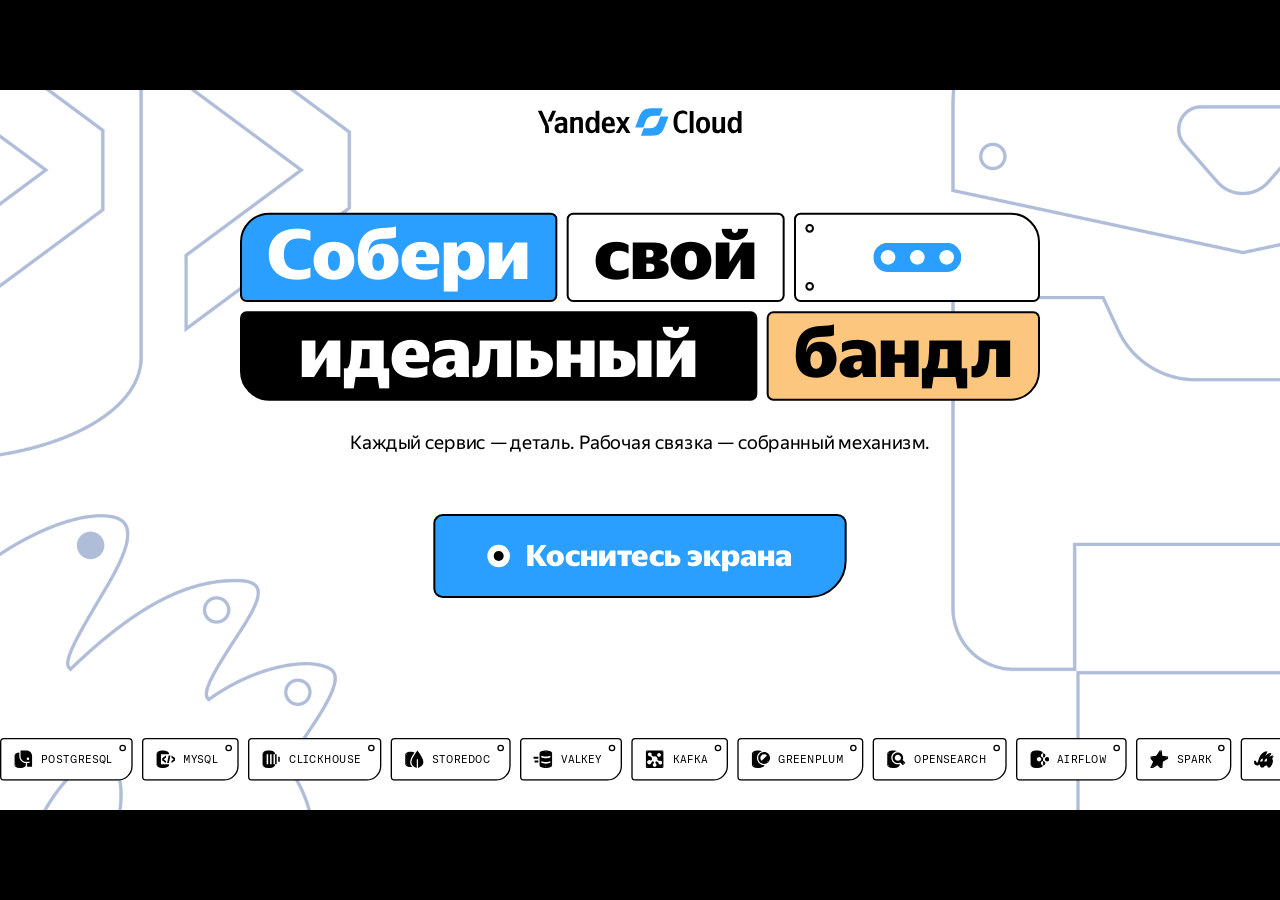
==== commit b5b76347: "Хиро: единый вертикальный ритм, пульс цветом; заголовки без плашки ХИРО: - убрана линия-провод над C" ====
--- a/index.html
+++ b/index.html
@@ -17,9 +17,10 @@
     <div id="attract-inner">
       <div id="word-rig" class="cut"></div>
       <p class="sub cut d1">Каждый сервис — деталь. Рабочая связка — собранный механизм.</p>
+      <div id="cta-wrap" class="cut d2">
+        <div id="tap-cta"><span class="term"></span>Коснитесь экрана</div>
+      </div>
     </div>
-    <div id="cta-wire" class="cut d2"><span class="term sm"></span><span class="w-line"></span><span class="term sm"></span></div>
-    <div id="tap-cta" class="cut d2"><span class="term"></span>Коснитесь экрана</div>
     <div id="tag-strip"><div class="row"></div></div>
   </section>
 
@@ -124,7 +125,7 @@
   <div id="verdict-bar">
     <div class="vb-title"></div>
     <p class="vb-sub"></p>
-    <div class="vb-ref"><div class="lbl">Правильная связка</div><div class="row"></div></div>
+    <div class="vb-ref"><div class="row"></div></div>
     <div class="vb-actions"></div>
   </div>
 
--- a/style.css
+++ b/style.css
@@ -33,6 +33,7 @@
   /* поля и шаги сетки экрана 1920×1080 */
   --pad: 64px;
   --step: 60px;
+  --hero-gap: 88px; /* единый вертикальный зазор на attract */
 }
 
 @font-face{
@@ -190,7 +191,7 @@
  /* логотип по центру, как в прошлом году */
 
 #attract-inner{
-  position:absolute;left:0;right:0;top:150px;margin:0 auto;
+  position:absolute;left:0;right:0;top:calc(96px + var(--hero-gap));margin:0 auto;
   width:1200px;z-index:3;
 }
 /* ЗАГОЛОВОК-УЗЕЛ: слова-плиты собраны в один прямоугольный блок.
@@ -238,27 +239,35 @@
 }
 body.attract-blue #attract-inner .sub{color:var(--white);}
 
-/* провод от подписи к CTA — связка «заголовок → подпись → кнопка» */
-#cta-wire{
-  position:absolute;left:0;right:0;bottom:382px;margin:0 auto;
-  width:18px;height:104px;z-index:3;
-  display:flex;flex-direction:column;align-items:center;justify-content:space-between;
-}
-#cta-wire .w-line{width:4px;flex:1;background:var(--black);}
-body.attract-blue #cta-wire .w-line{background:var(--white);}
-body.attract-blue #cta-wire .term{background:var(--white);}
-body.attract-blue #cta-wire .term::after{background:var(--blue);}
 
 /* тач-CTA: крупная деталь строго по центру (без transform-конфликтов) */
+/* CTA в потоке под подписью: зазор до неё равен зазору от логотипа
+   до заголовка (--hero-gap) — вертикаль читается как один ритм */
+#cta-wrap{margin:var(--hero-gap) auto 0;width:fit-content;}
 #tap-cta{
-  position:absolute;left:0;right:0;bottom:236px;margin:0 auto;
-  width:fit-content;z-index:3;
   display:flex;align-items:center;gap:24px;
   font-family:var(--f-display);font-weight:900;font-size:44px;
-  background:var(--black);color:var(--white);
-  padding:36px 80px;border-radius:14px 14px 56px 14px;
-}
+  /* синяя, чтобы не спорить с чёрной плитой «идеальный»:
+     чёрный остаётся у заголовка, синий — у действия */
+  background:var(--blue);color:var(--white);
+  border:3px solid var(--black);
+  padding:34px 78px;border-radius:14px 14px 56px 14px;
+}
+/* на синей теме синяя кнопка пропала бы — там она чёрная */
+body.attract-blue #tap-cta{background:var(--black);border-color:var(--black);}
+/* кнопка «дышит» — масштабом и цветом (синий ↔ чёрный, оба из палитры);
+   появление живёт на обёртке, чтобы transform не конфликтовал */
+#tap-cta{animation:ctaBreath 2.4s var(--e) infinite;}
+@keyframes ctaBreath{
+  0%,100%{transform:scale(1);background:var(--blue);}
+  50%{transform:scale(1.03);background:var(--black);}
+}
+/* на синей теме цвет не пульсирует — синяя кнопка слилась бы с фоном */
+body.attract-blue #tap-cta{animation:ctaScale 2.4s var(--e) infinite;}
+@keyframes ctaScale{0%,100%{transform:scale(1);}50%{transform:scale(1.03);}}
 #tap-cta .term{background:var(--white);width:34px;height:34px;}
+#tap-cta .term::after{background:var(--blue);}
+body.attract-blue #tap-cta .term::after{background:var(--black);}
 #tap-cta .term::after{background:var(--black);animation:blink 1.6s var(--e) infinite;}
 @keyframes blink{0%,100%{transform:translate(-50%,-50%) scale(1);}50%{transform:translate(-50%,-50%) scale(.35);}}
 
@@ -293,13 +302,8 @@
   font-family:var(--f-display);font-weight:900;
   font-size:60px;line-height:1.0;text-align:center;
 }
-/* выделенное слово — на плашке-детали, как в заголовке attract */
-.inner h2 .hl{
-  display:inline-block;background:var(--blue);color:var(--white);
-  border:3px solid var(--black);border-radius:8px 8px 28px 8px;
-  padding:2px 22px 8px;margin:0 2px;
-  position:relative;top:-2px;
-}
+/* выделенное слово в заголовке — только цветом (брендбук) */
+.inner h2 .hl{color:var(--blue);}
 .inner .hint{font-size:22px;line-height:1.35;text-align:center;margin-top:16px;}
 
 /* карточка-деталь: срез угла, винты, кромка с отверстиями */
@@ -377,37 +381,47 @@
 #task-grid.cols5{grid-template-columns:repeat(5,1fr);max-width:1740px;}
 #task-grid.cols3{grid-template-columns:repeat(3,1fr);max-width:1404px;}
 #task-grid .detail{
-  border-radius:12px 12px 40px 12px;padding:24px 24px 24px;
-  display:flex;flex-direction:column;
-}
-#task-grid.cols5 .detail{min-height:284px;max-height:318px;}
-#task-grid.cols3 .detail{min-height:318px;max-height:358px;padding:26px 30px;}
+  border-radius:12px 12px 40px 12px;padding:24px;
+  display:flex;flex-direction:column;overflow:hidden; /* контент не выходит за кромку */
+}
+/* карточки ряда одной высоты: контент рассчитан так, чтобы влезал всегда */
+#task-grid.cols5 .detail{height:304px;}
+#task-grid.cols3 .detail{height:360px;padding:28px 30px;}
 #task-grid .detail .screw{width:10px;height:10px;border-width:2px;top:12px;}
 #task-grid .detail .screw.s1{left:12px;}
 #task-grid .detail .screw.s2{right:12px;}
-#task-grid .t-ico{height:68px;margin:4px 0 14px;display:flex;align-items:flex-end;}
-#task-grid .t-ico img{max-height:68px;max-width:98px;width:auto;height:auto;display:block;}
-#task-grid.cols3 .t-ico{height:88px;margin:6px 0 18px;}
-#task-grid.cols3 .t-ico img{max-height:88px;max-width:124px;}
+/* тематическая деталь: крупная, стоит в нижнем углу и выглядывает
+   за кромку карточки — карточка обрезает её по срезу (overflow:hidden) */
+#task-grid .t-ico{
+  position:absolute;right:-10px;bottom:-24px;
+  display:flex;align-items:flex-end;justify-content:flex-end;pointer-events:none;
+}
+#task-grid .t-ico img{height:132px;width:auto;display:block;}
+#task-grid.cols3 .t-ico{right:-12px;bottom:-30px;}
+#task-grid.cols3 .t-ico img{height:168px;}
 #task-grid .t-type{
   font-family:var(--f-mono);font-size:13px;letter-spacing:.04em;text-transform:uppercase;
-  color:var(--blue);margin-bottom:10px;
+  color:var(--blue);margin-bottom:10px;flex:none;
 }
 #task-grid.cols3 .t-type{font-size:14px;margin-bottom:12px;}
-/* фиксированные высоты заголовка держат описания на одной линии
-   во всех карточках ряда */
-#task-grid h3{font-size:23px;line-height:1.1;margin-bottom:10px;}
-#task-grid.cols5 h3{min-height:76px;}
-#task-grid.cols3 h3{font-size:28px;min-height:64px;margin-bottom:12px;}
+/* заголовок ограничен строками — описания стоят на одной линии */
+/* высоту заголовку не фиксируем: описание идёт сразу под ним,
+   иначе у коротких заголовков появлялся провал */
+#task-grid h3{
+  font-size:21px;line-height:1.15;margin-bottom:12px;flex:none;
+  display:-webkit-box;-webkit-line-clamp:3;-webkit-box-orient:vertical;overflow:hidden;
+}
+#task-grid.cols3 h3{font-size:26px;margin-bottom:12px;}
 #task-grid p{
-  font-size:15px;line-height:1.4;margin-top:auto;
+  font-size:15px;line-height:1.4;flex:none;max-width:58%;
   display:-webkit-box;-webkit-line-clamp:2;-webkit-box-orient:vertical;overflow:hidden;
 }
-#task-grid.cols3 p{font-size:17px;-webkit-line-clamp:3;}
-/* ряды сетки не выше бюджета экрана: 2 ряда + gap + шапка + кнопка ≤ 1036 */
-#task-grid.cols5{grid-auto-rows:minmax(284px,318px);}
-#task-grid.cols3{grid-auto-rows:minmax(318px,358px);}
-#task-actions{display:flex;justify-content:center;margin-top:32px;}
+#task-grid.cols3 p{font-size:17px;max-width:60%;}
+/* кнопка на одной оси с «Назад» и прижата к правому краю */
+#task-actions{
+  position:absolute;right:var(--pad);bottom:44px;z-index:22;
+  display:flex;justify-content:flex-end;
+}
 #task-actions .btn{min-height:76px;font-size:21px;}
 
 /* ============================================================
@@ -637,10 +651,6 @@
 /* эталонная связка в вердикте (как в прототипе заказчика) */
 #verdict-bar .vb-ref{display:none;margin-top:26px;}
 #verdict-bar .vb-ref.show{display:block;}
-#verdict-bar .vb-ref .lbl{
-  font-family:var(--f-mono);font-size:14px;letter-spacing:.05em;text-transform:uppercase;
-  margin-bottom:16px;
-}
 #verdict-bar .vb-ref .row{display:flex;align-items:center;justify-content:center;}
 
 /* пословное появление: слово выезжает из-под маски, без fade */
@@ -674,5 +684,5 @@
 #result-actions{display:flex;gap:24px;justify-content:center;margin-top:var(--step);}
 
 @media (prefers-reduced-motion:reduce){
-  #tag-strip .row,#tap-cta .term::after{animation:none;}
-}
+  #tag-strip .row,#tap-cta,#tap-cta .term::after{animation:none;}
+}
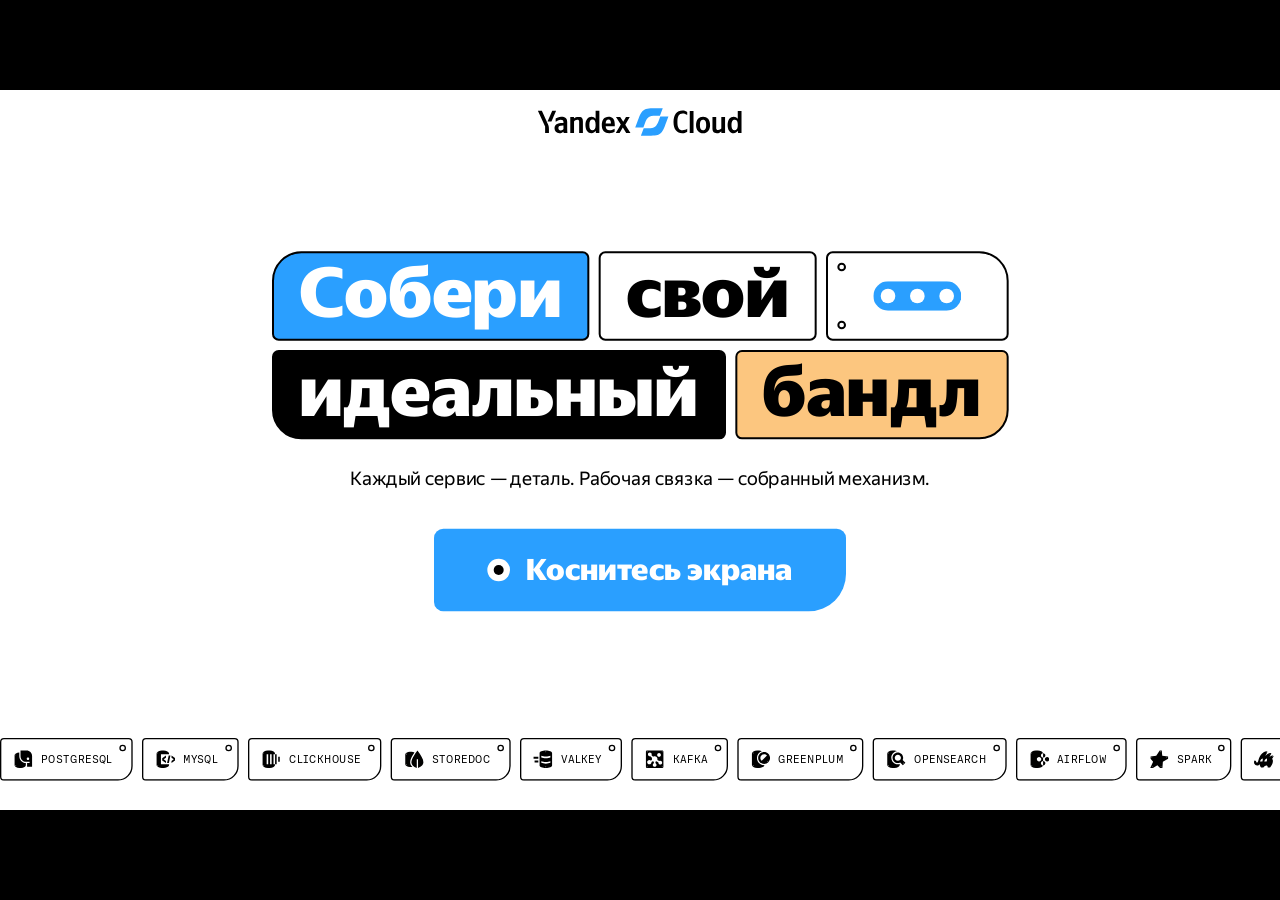
==== commit e2e7b511: "Хиро без паттерна, роли внутри слотов, чистая шапка задачи ХИРО: - паттерн убран, фон чистый белый -" ====
--- a/index.html
+++ b/index.html
@@ -71,7 +71,6 @@
       <div class="top-right"></div>
     </div>
     <div class="task-strip cut">
-      <div class="ts-type"></div>
       <div class="ts-name"></div>
       <p class="ts-desc"></p>
     </div>
@@ -92,7 +91,6 @@
       <div class="top-right"></div>
     </div>
     <div class="task-strip cut">
-      <div class="ts-type"></div>
       <div class="ts-name"></div>
       <p class="ts-desc"></p>
     </div>
--- a/style.css
+++ b/style.css
@@ -183,16 +183,17 @@
 /* ============================================================
    ЭКРАН 1: ATTRACT — паттерн по краям, узел заголовка по центру
    ============================================================ */
-#s-attract{
-  background:var(--white) url('assets/pattern/pattern-main.png') center/cover no-repeat;
-  cursor:pointer;
-}
+/* паттерн снят — чистый белый фон, весь акцент на узле заголовка */
+#s-attract{background:var(--white);cursor:pointer;}
 body.attract-blue #s-attract{background:var(--blue);} /* на синем паттерн не используется */
  /* логотип по центру, как в прошлом году */
 
+/* блок «заголовок + подпись + CTA» центрирован в свободной зоне:
+   расстояние до логотипа и до ленты тегов одинаковое */
 #attract-inner{
-  position:absolute;left:0;right:0;top:calc(96px + var(--hero-gap));margin:0 auto;
+  position:absolute;left:0;right:0;top:96px;bottom:152px;margin:0 auto;
   width:1200px;z-index:3;
+  display:flex;flex-direction:column;align-items:center;justify-content:center;
 }
 /* ЗАГОЛОВОК-УЗЕЛ: слова-плиты собраны в один прямоугольный блок.
    Ряды — flex, поэтому кромки плит всегда флэш друг к другу,
@@ -235,7 +236,7 @@
 body.attract-blue #word-rig .wp.plain{background:var(--white);}
 
 #attract-inner .sub{
-  font-size:28px;line-height:1.35;max-width:1200px;margin:44px auto 0;text-align:center;
+  font-size:28px;line-height:1.35;max-width:1200px;margin:40px auto 0;text-align:center;
 }
 body.attract-blue #attract-inner .sub{color:var(--white);}
 
@@ -243,18 +244,17 @@
 /* тач-CTA: крупная деталь строго по центру (без transform-конфликтов) */
 /* CTA в потоке под подписью: зазор до неё равен зазору от логотипа
    до заголовка (--hero-gap) — вертикаль читается как один ритм */
-#cta-wrap{margin:var(--hero-gap) auto 0;width:fit-content;}
+#cta-wrap{margin:56px auto 0;width:fit-content;}
 #tap-cta{
   display:flex;align-items:center;gap:24px;
   font-family:var(--f-display);font-weight:900;font-size:44px;
   /* синяя, чтобы не спорить с чёрной плитой «идеальный»:
      чёрный остаётся у заголовка, синий — у действия */
   background:var(--blue);color:var(--white);
-  border:3px solid var(--black);
-  padding:34px 78px;border-radius:14px 14px 56px 14px;
+  padding:36px 80px;border-radius:14px 14px 56px 14px;
 }
 /* на синей теме синяя кнопка пропала бы — там она чёрная */
-body.attract-blue #tap-cta{background:var(--black);border-color:var(--black);}
+body.attract-blue #tap-cta{background:var(--black);}
 /* кнопка «дышит» — масштабом и цветом (синий ↔ чёрный, оба из палитры);
    появление живёт на обёртке, чтобы transform не конфликтовал */
 #tap-cta{animation:ctaBreath 2.4s var(--e) infinite;}
@@ -302,8 +302,8 @@
   font-family:var(--f-display);font-weight:900;
   font-size:60px;line-height:1.0;text-align:center;
 }
-/* выделенное слово в заголовке — только цветом (брендбук) */
-.inner h2 .hl{color:var(--blue);}
+/* на внутренних экранах заголовок однотонный — без цветных выделений */
+.inner h2 .hl{color:inherit;}
 .inner .hint{font-size:22px;line-height:1.35;text-align:center;margin-top:16px;}
 
 /* карточка-деталь: срез угла, винты, кромка с отверстиями */
@@ -376,7 +376,8 @@
 /* ЭКРАН 3: задачи — тематическая деталь, тип, заголовок, описание.
    Иконки в репо разной плотности и пропорций, поэтому у них общий
    оптический габарит: одна высота бокса и ограничение по ширине. */
-#s-tasks{padding-top:104px;}
+/* зазор «логотип → блок» равен зазору «блок → кнопки» (по 64) */
+#s-tasks{padding-top:160px;}
 #task-grid{display:grid;gap:18px;margin-top:28px;width:100%;}
 #task-grid.cols5{grid-template-columns:repeat(5,1fr);max-width:1740px;}
 #task-grid.cols3{grid-template-columns:repeat(3,1fr);max-width:1404px;}
@@ -429,12 +430,8 @@
    ============================================================ */
 #s-build{padding-top:104px;}
 .task-strip{text-align:center;padding:0 300px;}
-.task-strip .ts-type{
-  font-family:var(--f-mono);font-size:15px;letter-spacing:.05em;text-transform:uppercase;
-  color:var(--blue);margin-bottom:10px;
-}
 .task-strip .ts-name{font-family:var(--f-display);font-weight:900;font-size:38px;line-height:1.05;}
-.task-strip .ts-desc{font-size:19px;line-height:1.4;max-width:1040px;margin:14px auto 0;}
+.task-strip .ts-desc{max-width:920px;font-size:19px;line-height:1.4;max-width:1040px;margin:14px auto 0;}
 
 #chain{
   position:relative;display:flex;align-items:center;justify-content:center;
@@ -459,8 +456,9 @@
 .slot .screw.c2{top:10px;right:10px;}
 .slot .screw.c3{bottom:10px;left:10px;}
 .slot .screw.c4{bottom:10px;right:10px;}
+/* роль подписана внутри слота — деталь садится над подписью */
 .slot .role{
-  position:absolute;top:100%;margin-top:20px;left:-28px;right:-28px;text-align:center;
+  position:absolute;bottom:12px;left:10px;right:10px;text-align:center;
   font-family:var(--f-mono);font-size:14px;letter-spacing:.05em;text-transform:uppercase;
 }
 .slot.filled{border-style:solid;}
@@ -474,7 +472,7 @@
 
 /* деталь в слоте: плита с иконкой сервиса и кромкой отверстий */
 .chip{
-  position:absolute;inset:10px;border:3px solid transparent;
+  position:absolute;left:10px;right:10px;top:10px;bottom:40px;border:3px solid transparent;
   background:var(--blue);color:var(--white);
   border-radius:8px 8px 26px 8px;
   display:flex;flex-direction:column;align-items:center;justify-content:center;gap:10px;
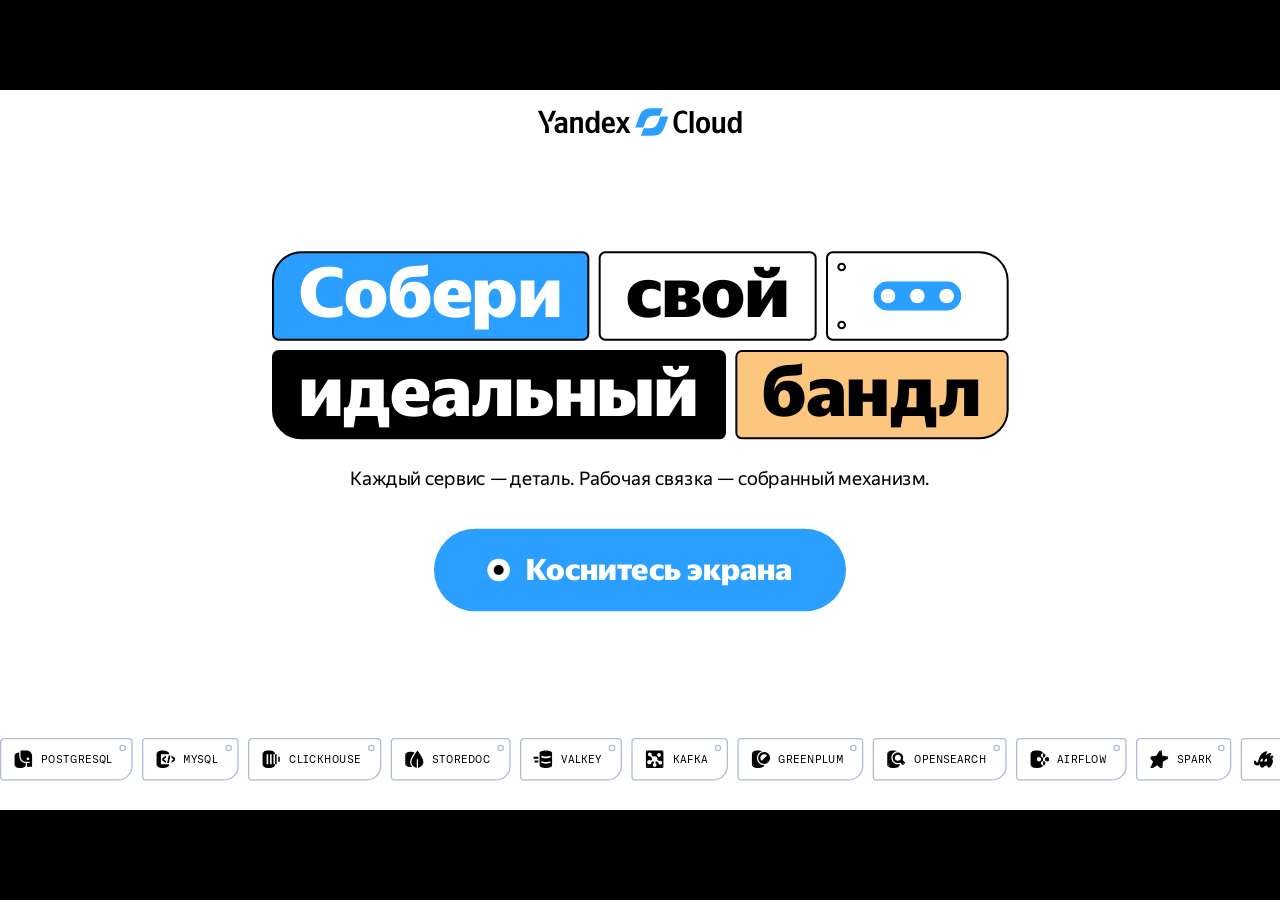
==== commit 59b31be1: "Уточнить кнопки и выбор сервисов" ====
--- a/index.html
+++ b/index.html
@@ -76,6 +76,9 @@
     </div>
     <div id="chain" class="cut d1"></div>
     <div id="palette" class="cut d2"></div>
+    <div id="service-info" class="cut d2" aria-live="polite">
+      <span>Коснись сервиса, чтобы узнать, что он делает</span>
+    </div>
     <div id="build-actions" class="cut d3">
       <button class="btn secondary" id="clear-btn">Очистить</button>
       <button class="btn" id="check-btn" disabled>Проверить</button>
--- a/style.css
+++ b/style.css
@@ -123,19 +123,19 @@
 #timer.low .t-rail span{background:var(--violet);}
 
 /* ============================================================
-   КНОПКИ — детали конструктора: срез одного угла + винт
+   КНОПКИ — спокойные капсулы, как в актуальном интерфейсе Yandex Cloud
    ============================================================ */
 .btn{
   position:relative;
   font-family:var(--f-display);font-weight:900;font-size:25px;
   min-height:88px;padding:0 44px;
-  border:3px solid var(--black);border-radius:10px 10px 32px 10px;
+  border:2px solid var(--black);border-radius:999px;
   background:var(--black);color:var(--white);
   display:inline-flex;align-items:center;justify-content:center;gap:.5em;
   cursor:pointer;touch-action:manipulation;
   transition:transform .16s var(--e), background .16s var(--e);
 }
-.btn.secondary{background:var(--white);color:var(--black);}
+.btn.secondary{background:var(--white);color:var(--black);border-color:var(--grey);font-family:var(--f-text);font-weight:400;}
 /* disabled: «деталь ещё не вставлена» — пунктирная кромка вместо серого.
    Без полупрозрачности и без серого текста. TODO: согласовать с брендом */
 .btn:disabled{
@@ -148,7 +148,7 @@
 .btn-back{
   position:absolute;left:var(--pad);bottom:44px;z-index:22;
   min-height:60px;font-size:17px;padding:0 26px;
-  border-width:2px;border-radius:6px 6px 20px 6px;
+  border-width:2px;border-radius:999px;
 }
 
 /* ============================================================
@@ -251,7 +251,7 @@
   /* синяя, чтобы не спорить с чёрной плитой «идеальный»:
      чёрный остаётся у заголовка, синий — у действия */
   background:var(--blue);color:var(--white);
-  padding:36px 80px;border-radius:14px 14px 56px 14px;
+  padding:36px 80px;border-radius:999px;
 }
 /* на синей теме синяя кнопка пропала бы — там она чёрная */
 body.attract-blue #tap-cta{background:var(--black);}
@@ -282,7 +282,7 @@
 .tag-chip{
   position:relative;display:flex;align-items:center;gap:12px;flex:none;
   height:64px;
-  background:var(--white);border:2px solid var(--black);
+  background:var(--white);border:2px solid var(--grey);
   border-radius:6px 6px 22px 6px;
   padding:0 28px 0 18px;
   font-family:var(--f-mono);font-size:17px;letter-spacing:.03em;text-transform:uppercase;
@@ -290,7 +290,7 @@
 }
 .tag-chip::after{
   content:'';position:absolute;top:8px;right:8px;width:6px;height:6px;
-  border-radius:50%;border:2px solid var(--black);
+  border-radius:50%;border:2px solid var(--grey);
 }
 .tag-chip img{width:30px;height:30px;display:block;}
 
@@ -309,14 +309,14 @@
 /* карточка-деталь: срез угла, винты, кромка с отверстиями */
 .detail{
   position:relative;background:var(--white);
-  border:3px solid var(--black);border-radius:12px 12px 44px 12px;
+  border:2px solid var(--grey);border-radius:12px 12px 44px 12px;
   text-align:left;cursor:pointer;touch-action:manipulation;
   transition:transform .16s var(--e), background .16s var(--e);
 }
 .detail:active{transform:scale(.985);}
 .detail .screw{
   position:absolute;width:13px;height:13px;border-radius:50%;
-  border:3px solid var(--black);background:var(--white);
+  border:2px solid var(--grey);background:var(--white);
 }
 .detail .screw.s1{top:14px;left:14px;}
 .detail .screw.s2{top:14px;right:14px;}
@@ -326,7 +326,7 @@
   display:inline-block;font-family:var(--f-mono);text-transform:uppercase;letter-spacing:.03em;
   border:2px solid var(--black);border-radius:999px;
 }
-.detail.primary{background:var(--blue);}
+.detail.primary{background:var(--blue);border-color:var(--blue);}
 .detail.primary .screw{border-color:var(--white);background:transparent;}
 .detail.primary h3,.detail.primary p{color:var(--white);}
 .detail.primary .tag{border-color:var(--white);color:var(--white);}
@@ -441,7 +441,7 @@
    винты по углам и кромка крепёжных отверстий */
 .slot{
   position:relative;width:240px;height:160px;flex:none;
-  border:3px dashed var(--black);border-radius:8px 8px 32px 8px;background:var(--white);
+  border:3px dashed var(--grey);border-radius:8px 8px 32px 8px;background:var(--white);
   transition:background .16s var(--e);
 }
 .slot .holes{position:absolute;right:12px;top:50%;transform:translateY(-50%);
@@ -462,6 +462,7 @@
   font-family:var(--f-mono);font-size:14px;letter-spacing:.05em;text-transform:uppercase;
 }
 .slot.filled{border-style:solid;}
+.slot.selected-target{background:var(--grey-l);border-color:var(--black);}
 .slot.hover-ok{background:var(--grey-l);}
 /* ошибка: чёрная мигающая обводка + розовый статус (красного в палитре нет) */
 .slot.bad{animation:badBlink 1.4s var(--e) 2;}
@@ -486,6 +487,11 @@
 /* кромка отверстий справа — как на деталях конструктора */
 .chip .edge{position:absolute;right:10px;top:50%;transform:translateY(-50%);display:flex;flex-direction:column;gap:8px;}
 .chip .edge i{width:6px;height:6px;border-radius:50%;background:var(--white);}
+.chip .remove{
+  position:absolute;right:8px;top:8px;width:30px;height:30px;border:0;border-radius:50%;
+  background:var(--white);color:var(--black);font:22px/1 var(--f-text);
+  display:flex;align-items:center;justify-content:center;cursor:pointer;
+}
 .chip img{width:44px;height:44px;display:block;}
 .chip .chip-ico{background:var(--white);border-radius:7px;padding:5px;display:none;}
 .has-icon .chip-ico{display:block;}
@@ -561,6 +567,15 @@
 .tile.used img{visibility:hidden;}
 .tile.dragging{border-style:dashed;}
 .tile:active{transform:scale(.975);}
+.tile.selected{background:var(--beige);border-color:var(--black);}
+
+#service-info{
+  width:100%;max-width:1540px;min-height:54px;margin:14px auto 0;
+  border:2px solid var(--grey);border-radius:999px;padding:10px 28px;
+  display:flex;align-items:center;justify-content:center;gap:12px;
+  font-size:18px;line-height:1.3;text-align:center;
+}
+#service-info strong{font-family:var(--f-display);font-weight:900;}
 
 #drag-ghost{
   position:absolute;z-index:60;display:none;pointer-events:none;
@@ -572,11 +587,12 @@
 #drag-ghost img{width:40px;height:40px;}
 
 /* кнопки идут сразу за палитрой — без провала до низа экрана */
-#build-actions{display:flex;justify-content:center;gap:24px;margin-top:var(--step);}
+#build-actions{display:flex;justify-content:center;gap:24px;margin-top:24px;}
 /* при открытой вердикт-панели нижний ярус сборки убирается:
    палитра и кнопки попадали под панель */
 body.verdict-on #build-actions,
-body.verdict-on #palette{visibility:hidden;}
+body.verdict-on #palette,
+body.verdict-on #service-info{visibility:hidden;}
 
 /* ============================================================
    ЭКРАН 4B: ГОТОВЫЕ БАНДЛЫ
@@ -584,7 +600,7 @@
 #s-ready{padding-top:104px;}
 #bundle-list{display:flex;flex-direction:column;gap:18px;width:1200px;margin:44px auto 0;}
 .bundle{
-  position:relative;border:3px solid var(--black);border-radius:10px 10px 38px 10px;
+  position:relative;border:2px solid var(--grey);border-radius:10px 10px 38px 10px;
   background:var(--white);padding:26px 36px 26px 116px;cursor:pointer;touch-action:manipulation;
   transition:transform .16s var(--e), background .16s var(--e);
 }
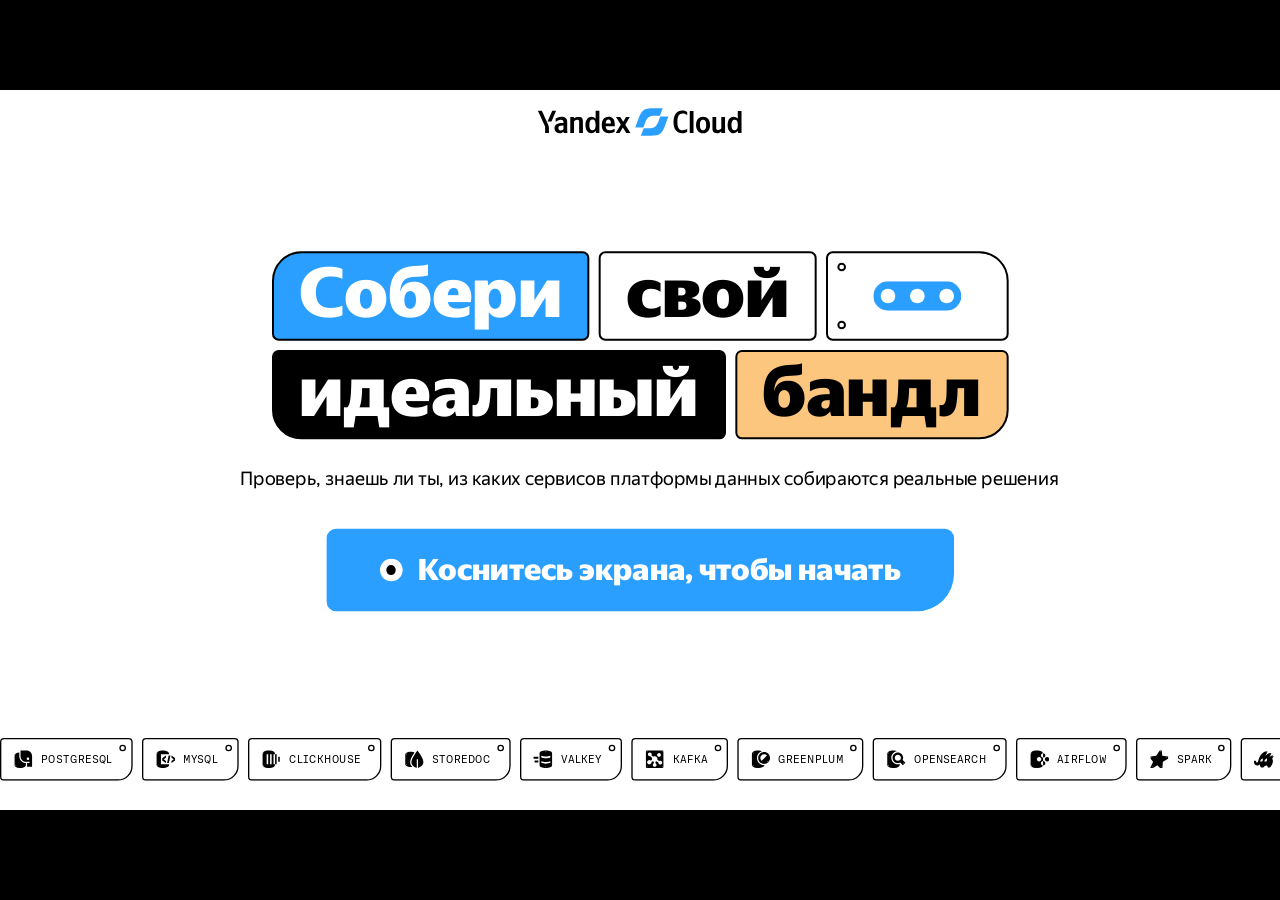
==== commit a2f31a78: "Правки арт-дира: панель описания сервиса, съёмник детали, вторичные кнопки; тексты по ТЗ - вторичные" ====
--- a/index.html
+++ b/index.html
@@ -16,9 +16,9 @@
     </div>
     <div id="attract-inner">
       <div id="word-rig" class="cut"></div>
-      <p class="sub cut d1">Каждый сервис — деталь. Рабочая связка — собранный механизм.</p>
+      <p class="sub cut d1">Проверь, знаешь ли ты, из каких сервисов платформы данных собираются реальные решения</p>
       <div id="cta-wrap" class="cut d2">
-        <div id="tap-cta"><span class="term"></span>Коснитесь экрана</div>
+        <div id="tap-cta"><span class="term"></span>Коснитесь экрана, чтобы начать</div>
       </div>
     </div>
     <div id="tag-strip"><div class="row"></div></div>
@@ -31,18 +31,19 @@
       <img class="logo" src="assets/logo/logo_full-colour_black.svg" alt="Yandex Cloud">
     </div>
     <h2 class="cut">Как будем собирать <span class="hl">бандл</span>?</h2>
+    <p class="hint cut d1">Выбери формат. «Выбери готовое» короче и приносит монету для общего конкурса.</p>
     <div id="mode-cards" class="cut d1">
       <div class="detail primary" data-mode="build">
         <span class="screw s1"></span><span class="screw s2"></span>
         <h3>Собрать<br>самому</h3>
-        <p>Ставь детали в слоты и собери связку с нуля.</p>
+        <p>Перетаскивай сервисы и составь связку с нуля.</p>
         <div class="m-art" data-art="parts"></div>
       </div>
       <div class="detail" data-mode="ready">
         <div class="coin-badge"><span class="coin"></span>монета за конкурс</div>
         <span class="screw s1"></span><span class="screw s2"></span>
-        <h3>Выбрать<br>готовый бандл</h3>
-        <p>Три собранных механизма — выбери тот, что решает задачу.</p>
+        <h3>Выбрать<br>из готового</h3>
+        <p>Мы предложим несколько собранных бандлов — выбери тот, что лучше решает задачу.</p>
         <div class="m-art" data-art="rig"></div>
       </div>
     </div>
@@ -58,7 +59,7 @@
     <p class="hint cut d1" id="tasks-hint"></p>
     <div id="task-grid" class="cut d1"></div>
     <div id="task-actions" class="cut d2">
-      <button class="btn secondary" id="task-random">Случайная задача</button>
+      <button class="btn secondary" id="task-random">Выбрать случайным образом</button>
     </div>
     <button class="btn secondary btn-back" data-go="s-mode">Назад</button>
   </section>
@@ -76,12 +77,11 @@
     </div>
     <div id="chain" class="cut d1"></div>
     <div id="palette" class="cut d2"></div>
-    <div id="service-info" class="cut d2" aria-live="polite">
-      <span>Коснись сервиса, чтобы узнать, что он делает</span>
-    </div>
+    <!-- панель описания сервиса (ТЗ, экран 4): по умолчанию — приглашение -->
+    <div id="svc-info" class="cut d2 empty"></div>
     <div id="build-actions" class="cut d3">
       <button class="btn secondary" id="clear-btn">Очистить</button>
-      <button class="btn" id="check-btn" disabled>Проверить</button>
+      <button class="btn" id="check-btn" disabled>Проверить связку</button>
     </div>
     <button class="btn secondary btn-back" data-go="s-tasks">Назад</button>
   </section>
--- a/style.css
+++ b/style.css
@@ -123,19 +123,24 @@
 #timer.low .t-rail span{background:var(--violet);}
 
 /* ============================================================
-   КНОПКИ — спокойные капсулы, как в актуальном интерфейсе Yandex Cloud
+   КНОПКИ — детали конструктора: срез одного угла + винт
    ============================================================ */
 .btn{
   position:relative;
   font-family:var(--f-display);font-weight:900;font-size:25px;
   min-height:88px;padding:0 44px;
-  border:2px solid var(--black);border-radius:999px;
+  border:3px solid var(--black);border-radius:10px 10px 32px 10px;
   background:var(--black);color:var(--white);
   display:inline-flex;align-items:center;justify-content:center;gap:.5em;
   cursor:pointer;touch-action:manipulation;
   transition:transform .16s var(--e), background .16s var(--e);
 }
-.btn.secondary{background:var(--white);color:var(--black);border-color:var(--grey);font-family:var(--f-text);font-weight:400;}
+/* вторичная кнопка — как на yandex.cloud: светлая заливка вместо обводки.
+   Оттенок из расширенной палитры бренда. TODO: согласовать с брендом */
+.btn.secondary{
+  background:var(--grey-l);color:var(--black);
+  border-color:var(--grey-l);
+}
 /* disabled: «деталь ещё не вставлена» — пунктирная кромка вместо серого.
    Без полупрозрачности и без серого текста. TODO: согласовать с брендом */
 .btn:disabled{
@@ -148,8 +153,10 @@
 .btn-back{
   position:absolute;left:var(--pad);bottom:44px;z-index:22;
   min-height:60px;font-size:17px;padding:0 26px;
-  border-width:2px;border-radius:999px;
-}
+  border-width:2px;border-radius:6px 6px 20px 6px;
+}
+/* disabled у вторичной — та же светлая заливка, только текст глуше */
+.btn.secondary:disabled{background:var(--grey-l);border-color:var(--grey-l);color:var(--grey);}
 
 /* ============================================================
    ТЕРМИНАЛ-КРЕПЛЕНИЕ (из конструктора: круг + точка)
@@ -236,7 +243,8 @@
 body.attract-blue #word-rig .wp.plain{background:var(--white);}
 
 #attract-inner .sub{
-  font-size:28px;line-height:1.35;max-width:1200px;margin:40px auto 0;text-align:center;
+  /* подзаголовок из ТЗ ложится в одну строку — блок не «двоится» */
+  font-size:28px;line-height:1.35;white-space:nowrap;margin:40px auto 0;text-align:center;
 }
 body.attract-blue #attract-inner .sub{color:var(--white);}
 
@@ -251,7 +259,7 @@
   /* синяя, чтобы не спорить с чёрной плитой «идеальный»:
      чёрный остаётся у заголовка, синий — у действия */
   background:var(--blue);color:var(--white);
-  padding:36px 80px;border-radius:999px;
+  padding:36px 80px;border-radius:14px 14px 56px 14px;
 }
 /* на синей теме синяя кнопка пропала бы — там она чёрная */
 body.attract-blue #tap-cta{background:var(--black);}
@@ -282,7 +290,7 @@
 .tag-chip{
   position:relative;display:flex;align-items:center;gap:12px;flex:none;
   height:64px;
-  background:var(--white);border:2px solid var(--grey);
+  background:var(--white);border:2px solid var(--black);
   border-radius:6px 6px 22px 6px;
   padding:0 28px 0 18px;
   font-family:var(--f-mono);font-size:17px;letter-spacing:.03em;text-transform:uppercase;
@@ -290,7 +298,7 @@
 }
 .tag-chip::after{
   content:'';position:absolute;top:8px;right:8px;width:6px;height:6px;
-  border-radius:50%;border:2px solid var(--grey);
+  border-radius:50%;border:2px solid var(--black);
 }
 .tag-chip img{width:30px;height:30px;display:block;}
 
@@ -309,14 +317,14 @@
 /* карточка-деталь: срез угла, винты, кромка с отверстиями */
 .detail{
   position:relative;background:var(--white);
-  border:2px solid var(--grey);border-radius:12px 12px 44px 12px;
+  border:3px solid var(--black);border-radius:12px 12px 44px 12px;
   text-align:left;cursor:pointer;touch-action:manipulation;
   transition:transform .16s var(--e), background .16s var(--e);
 }
 .detail:active{transform:scale(.985);}
 .detail .screw{
   position:absolute;width:13px;height:13px;border-radius:50%;
-  border:2px solid var(--grey);background:var(--white);
+  border:3px solid var(--black);background:var(--white);
 }
 .detail .screw.s1{top:14px;left:14px;}
 .detail .screw.s2{top:14px;right:14px;}
@@ -326,14 +334,14 @@
   display:inline-block;font-family:var(--f-mono);text-transform:uppercase;letter-spacing:.03em;
   border:2px solid var(--black);border-radius:999px;
 }
-.detail.primary{background:var(--blue);border-color:var(--blue);}
+.detail.primary{background:var(--blue);}
 .detail.primary .screw{border-color:var(--white);background:transparent;}
 .detail.primary h3,.detail.primary p{color:var(--white);}
 .detail.primary .tag{border-color:var(--white);color:var(--white);}
 
 /* ЭКРАН 2: режим */
 #s-mode{justify-content:center;padding-top:112px;}
-#mode-cards{display:flex;gap:40px;justify-content:center;margin-top:72px;}
+#mode-cards{display:flex;gap:40px;justify-content:center;margin-top:56px;}
 #mode-cards .detail{
   width:640px;min-height:492px;padding:44px 48px 48px;
   display:flex;flex-direction:column;overflow:hidden;
@@ -435,13 +443,13 @@
 
 #chain{
   position:relative;display:flex;align-items:center;justify-content:center;
-  margin-top:52px;height:224px;flex:none;
+  margin-top:40px;height:200px;flex:none;
 }
 /* слот = посадочное место детали: форма детали со срезом угла,
    винты по углам и кромка крепёжных отверстий */
 .slot{
   position:relative;width:240px;height:160px;flex:none;
-  border:3px dashed var(--grey);border-radius:8px 8px 32px 8px;background:var(--white);
+  border:3px dashed var(--black);border-radius:8px 8px 32px 8px;background:var(--white);
   transition:background .16s var(--e);
 }
 .slot .holes{position:absolute;right:12px;top:50%;transform:translateY(-50%);
@@ -462,7 +470,6 @@
   font-family:var(--f-mono);font-size:14px;letter-spacing:.05em;text-transform:uppercase;
 }
 .slot.filled{border-style:solid;}
-.slot.selected-target{background:var(--grey-l);border-color:var(--black);}
 .slot.hover-ok{background:var(--grey-l);}
 /* ошибка: чёрная мигающая обводка + розовый статус (красного в палитре нет) */
 .slot.bad{animation:badBlink 1.4s var(--e) 2;}
@@ -479,19 +486,36 @@
   display:flex;flex-direction:column;align-items:center;justify-content:center;gap:10px;
   font-family:var(--f-mono);font-size:17px;letter-spacing:.03em;text-transform:uppercase;
   text-align:center;line-height:1.15;padding:10px 30px 10px 22px;
+  /* со съёмником вместо кромки отверстий поля симметричны */
   cursor:pointer;
   animation:snapIn .2s var(--e) both; /* плавная стыковка */
 }
+.chip.rm{padding:10px 22px;}
 @keyframes snapIn{from{transform:scale(1.045);}to{transform:scale(1);}}
 .chip .pin{position:absolute;top:9px;left:9px;width:7px;height:7px;border-radius:50%;background:var(--white);}
+/* явный аффорданс «снять деталь»: винт с крестовой шляпкой в углу чипа —
+   и читается как ✕, и остаётся в языке конструктора (арт-дир: «как удалить
+   не понятно») */
+.chip .off{
+  position:absolute;top:8px;right:8px;width:30px;height:30px;border-radius:50%;
+  background:var(--white);
+}
+.chip .off::before,
+.chip .off::after{
+  content:'';position:absolute;top:50%;left:50%;
+  width:16px;height:3px;background:var(--black);
+}
+.chip .off::before{transform:translate(-50%,-50%) rotate(45deg);}
+.chip .off::after{transform:translate(-50%,-50%) rotate(-45deg);}
+.slot.bad .chip .off{background:var(--black);}
+.slot.bad .chip .off::before,
+.slot.bad .chip .off::after{background:var(--pink);}
+/* в результате цепочка не редактируется — съёмник не показываем */
+#result-chain .chip .off,
+.vb-ref .chip .off{display:none;}
 /* кромка отверстий справа — как на деталях конструктора */
 .chip .edge{position:absolute;right:10px;top:50%;transform:translateY(-50%);display:flex;flex-direction:column;gap:8px;}
 .chip .edge i{width:6px;height:6px;border-radius:50%;background:var(--white);}
-.chip .remove{
-  position:absolute;right:8px;top:8px;width:30px;height:30px;border:0;border-radius:50%;
-  background:var(--white);color:var(--black);font:22px/1 var(--f-text);
-  display:flex;align-items:center;justify-content:center;cursor:pointer;
-}
 .chip img{width:44px;height:44px;display:block;}
 .chip .chip-ico{background:var(--white);border-radius:7px;padding:5px;display:none;}
 .has-icon .chip-ico{display:block;}
@@ -549,7 +573,7 @@
 }
 
 /* палитра деталей: 13 плиток одной ширины — ровный ритм 7 + 6 */
-#palette{display:flex;flex-wrap:wrap;gap:14px;justify-content:center;max-width:1540px;margin:var(--step) auto 0;}
+#palette{display:flex;flex-wrap:wrap;gap:14px;justify-content:center;max-width:1540px;margin:42px auto 0;}
 .tile{
   position:relative;width:206px;height:100px;padding:0 18px;
   border:2px solid var(--black);border-radius:8px 8px 26px 8px;background:var(--white);
@@ -566,16 +590,10 @@
 .tile.used .pin{border-color:var(--grey);}
 .tile.used img{visibility:hidden;}
 .tile.dragging{border-style:dashed;}
+/* выбранная плитка: описание открыто в панели снизу, деталь «взята в руку» —
+   тот же бежевый, что у призрака перетаскивания */
+.tile.sel{background:var(--beige);}
 .tile:active{transform:scale(.975);}
-.tile.selected{background:var(--beige);border-color:var(--black);}
-
-#service-info{
-  width:100%;max-width:1540px;min-height:54px;margin:14px auto 0;
-  border:2px solid var(--grey);border-radius:999px;padding:10px 28px;
-  display:flex;align-items:center;justify-content:center;gap:12px;
-  font-size:18px;line-height:1.3;text-align:center;
-}
-#service-info strong{font-family:var(--f-display);font-weight:900;}
 
 #drag-ghost{
   position:absolute;z-index:60;display:none;pointer-events:none;
@@ -586,13 +604,37 @@
 }
 #drag-ghost img{width:40px;height:40px;}
 
+/* панель описания сервиса: открывается по тапу по плитке (ТЗ, экран 4).
+   Пустая — посадочное место с пунктирной кромкой, заполненная — деталь. */
+#svc-info{
+  margin:22px auto 0;min-height:84px;width:1180px;
+  display:flex;align-items:center;justify-content:center;gap:20px;
+  border:2px dashed var(--black);border-radius:10px 10px 28px 10px;
+  background:var(--white);padding:14px 34px;text-align:center;
+}
+#svc-info.filled{border-style:solid;}
+#svc-info .si-ico{display:none;flex:none;width:52px;height:52px;
+  border:2px solid var(--black);border-radius:8px 8px 18px 8px;
+  align-items:center;justify-content:center;}
+#svc-info.filled .si-ico{display:flex;}
+#svc-info .si-ico img{width:38px;height:38px;display:block;}
+#svc-info .si-txt{font-size:20px;line-height:1.35;}
+#svc-info .si-txt b{font-family:var(--f-display);font-weight:900;}
+#svc-info .si-txt .si-hint{
+  font-family:var(--f-mono);font-size:14px;letter-spacing:.04em;text-transform:uppercase;
+  display:block;margin-top:5px;
+}
+#svc-info.empty .si-txt{
+  font-family:var(--f-mono);font-size:17px;letter-spacing:.04em;text-transform:uppercase;
+}
+
 /* кнопки идут сразу за палитрой — без провала до низа экрана */
-#build-actions{display:flex;justify-content:center;gap:24px;margin-top:24px;}
+#build-actions{display:flex;justify-content:center;gap:24px;margin-top:26px;}
 /* при открытой вердикт-панели нижний ярус сборки убирается:
    палитра и кнопки попадали под панель */
 body.verdict-on #build-actions,
-body.verdict-on #palette,
-body.verdict-on #service-info{visibility:hidden;}
+body.verdict-on #svc-info,
+body.verdict-on #palette{visibility:hidden;}
 
 /* ============================================================
    ЭКРАН 4B: ГОТОВЫЕ БАНДЛЫ
@@ -600,7 +642,7 @@
 #s-ready{padding-top:104px;}
 #bundle-list{display:flex;flex-direction:column;gap:18px;width:1200px;margin:44px auto 0;}
 .bundle{
-  position:relative;border:2px solid var(--grey);border-radius:10px 10px 38px 10px;
+  position:relative;border:3px solid var(--black);border-radius:10px 10px 38px 10px;
   background:var(--white);padding:26px 36px 26px 116px;cursor:pointer;touch-action:manipulation;
   transition:transform .16s var(--e), background .16s var(--e);
 }
